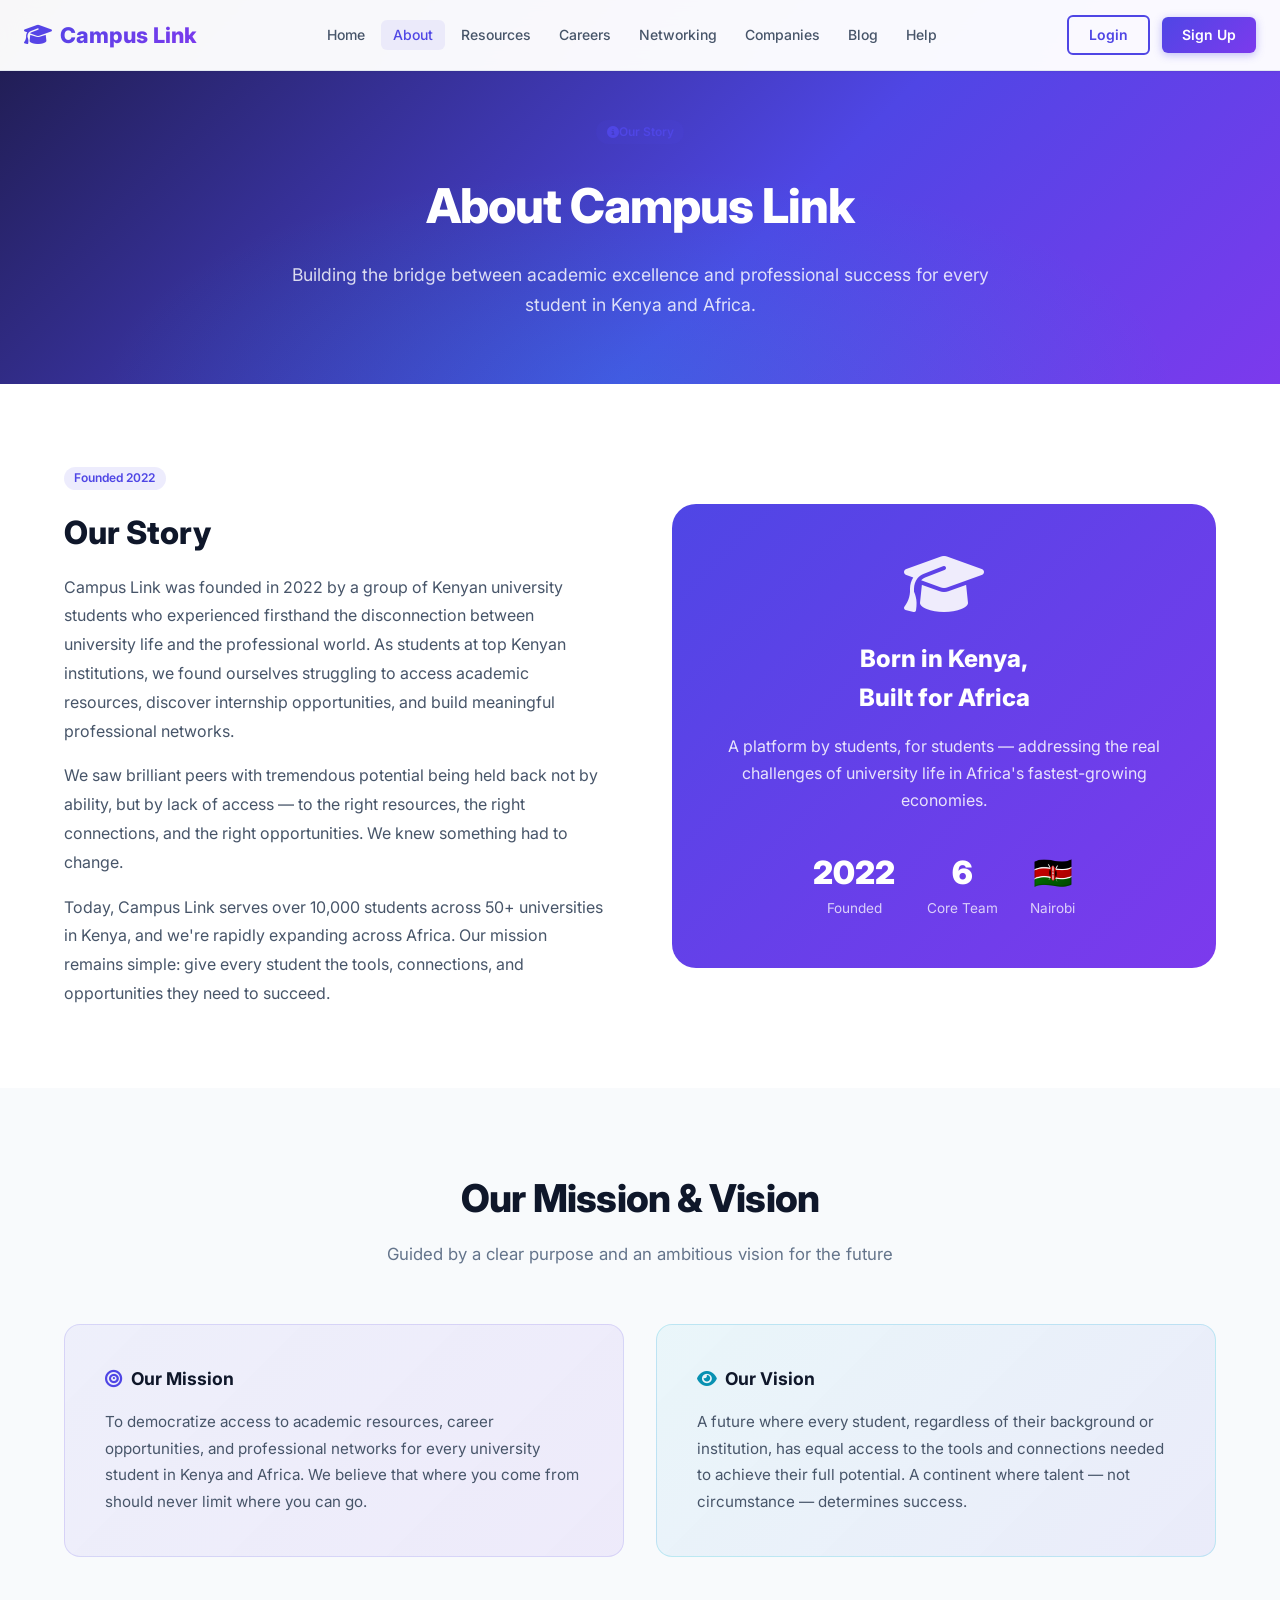
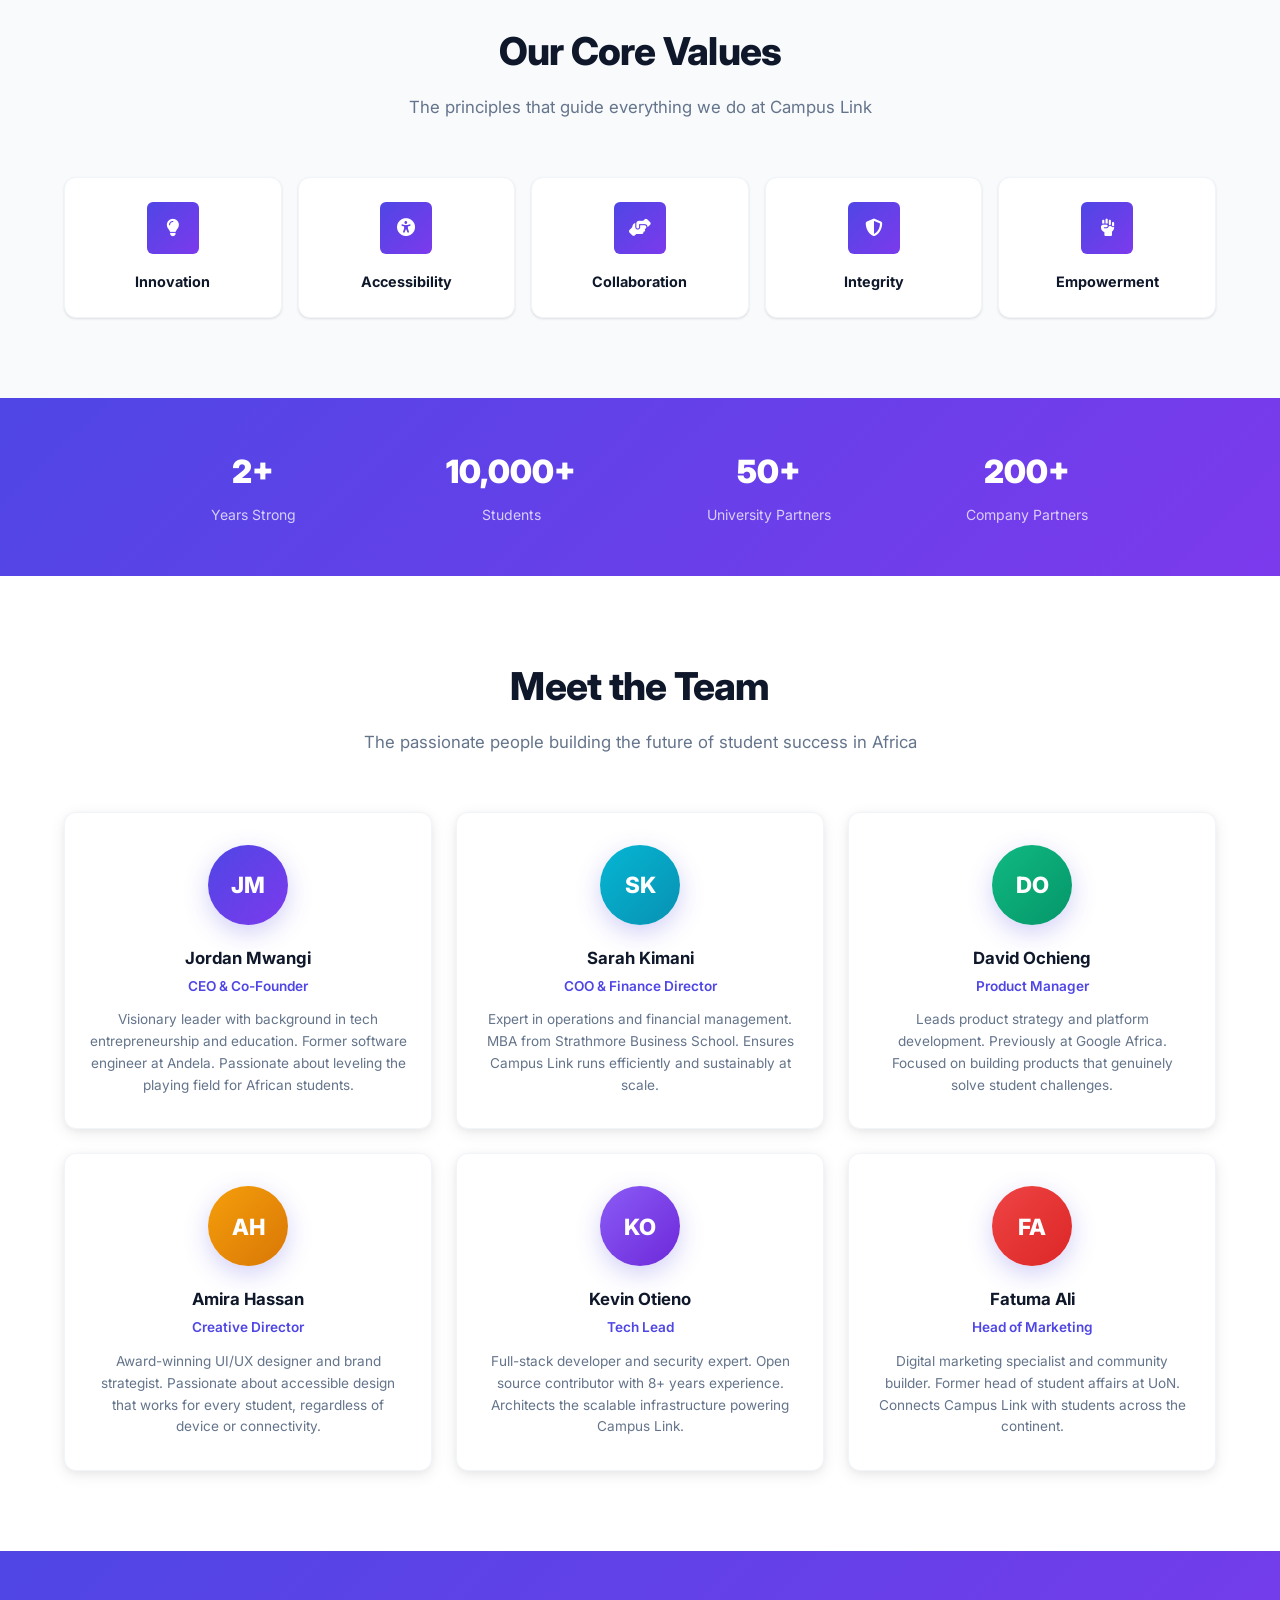
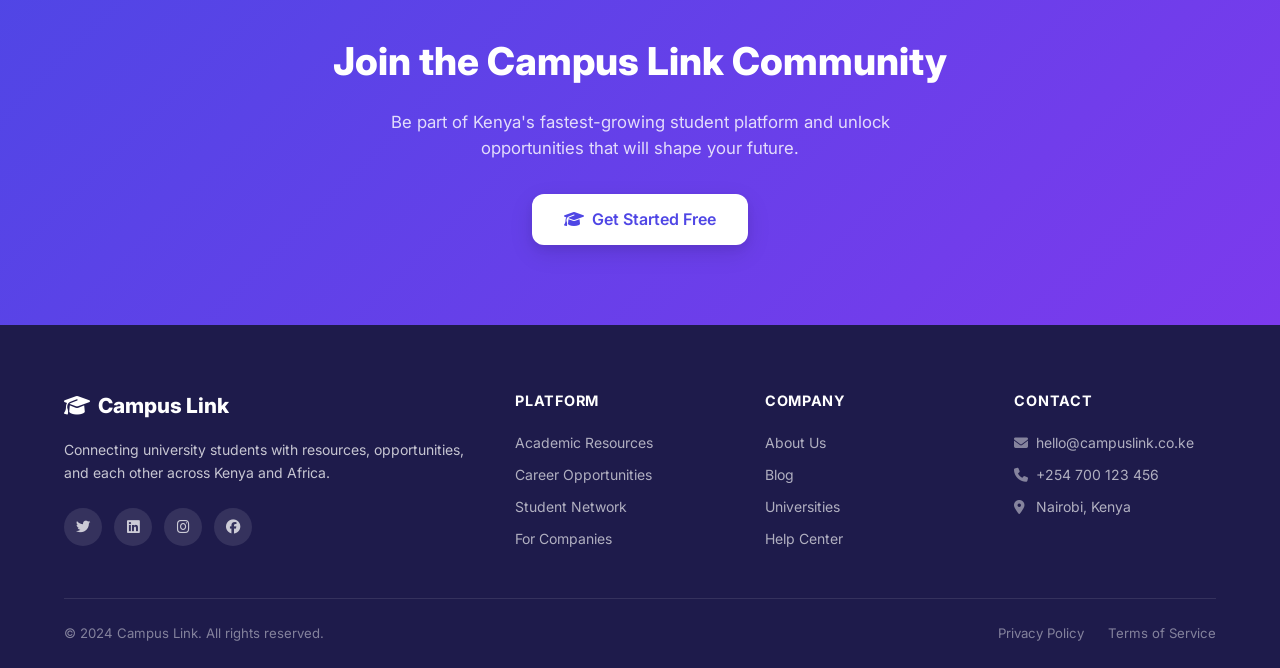
==== about.html @ 04f5db01 "Add complete Campus Link static website (14 files) - css/style.css: 700+ line comprehensive design s" ====
<!DOCTYPE html>
<html lang="en">
<head>
  <meta charset="UTF-8">
  <meta name="viewport" content="width=device-width, initial-scale=1.0">
  <title>About Us - Campus Link</title>
  <meta name="description" content="Learn about Campus Link's mission to democratize access to academic resources and career opportunities for every university student in Kenya and Africa.">
  <link rel="stylesheet" href="css/style.css">
  <link rel="preconnect" href="https://fonts.googleapis.com">
  <link rel="preconnect" href="https://fonts.gstatic.com" crossorigin>
  <link href="https://fonts.googleapis.com/css2?family=Inter:wght@300;400;500;600;700;800;900&display=swap" rel="stylesheet">
  <link rel="stylesheet" href="https://cdnjs.cloudflare.com/ajax/libs/font-awesome/6.4.0/css/all.min.css">
</head>
<body>

  <!-- NAVIGATION -->
  <nav class="navbar">
    <div class="nav-container">
      <a href="index.html" class="nav-logo"><i class="fas fa-graduation-cap"></i> Campus Link</a>
      <button class="hamburger" id="hamburger" aria-label="Toggle menu"><i class="fas fa-bars"></i></button>
      <ul class="nav-links" id="navLinks">
        <li><a href="index.html" class="nav-link">Home</a></li>
        <li><a href="about.html" class="nav-link">About</a></li>
        <li><a href="resources.html" class="nav-link">Resources</a></li>
        <li><a href="careers.html" class="nav-link">Careers</a></li>
        <li><a href="networking.html" class="nav-link">Networking</a></li>
        <li><a href="companies.html" class="nav-link">Companies</a></li>
        <li><a href="blog.html" class="nav-link">Blog</a></li>
        <li><a href="help.html" class="nav-link">Help</a></li>
      </ul>
      <div class="nav-auth" id="navAuth">
        <button class="btn btn-outline" id="loginBtn">Login</button>
        <button class="btn btn-primary" id="signupBtn">Sign Up</button>
      </div>
    </div>
  </nav>

  <!-- PAGE HERO -->
  <section class="page-hero">
    <div class="page-hero-content">
      <div class="badge badge-primary mb-3"><i class="fas fa-info-circle"></i> Our Story</div>
      <h1>About Campus Link</h1>
      <p>Building the bridge between academic excellence and professional success for every student in Kenya and Africa.</p>
    </div>
  </section>

  <!-- COMPANY STORY -->
  <section style="background:white;">
    <div class="container">
      <div style="display:grid;grid-template-columns:1fr 1fr;gap:4rem;align-items:center;" class="story-grid">
        <div>
          <div class="badge badge-primary mb-3">Founded 2022</div>
          <h2 style="font-size:2rem;font-weight:800;color:var(--gray-900);margin-bottom:1.25rem;line-height:1.2;">Our Story</h2>
          <p style="color:var(--gray-600);line-height:1.8;margin-bottom:1rem;">
            Campus Link was founded in 2022 by a group of Kenyan university students who experienced firsthand the disconnection between university life and the professional world. As students at top Kenyan institutions, we found ourselves struggling to access academic resources, discover internship opportunities, and build meaningful professional networks.
          </p>
          <p style="color:var(--gray-600);line-height:1.8;margin-bottom:1rem;">
            We saw brilliant peers with tremendous potential being held back not by ability, but by lack of access — to the right resources, the right connections, and the right opportunities. We knew something had to change.
          </p>
          <p style="color:var(--gray-600);line-height:1.8;">
            Today, Campus Link serves over 10,000 students across 50+ universities in Kenya, and we're rapidly expanding across Africa. Our mission remains simple: give every student the tools, connections, and opportunities they need to succeed.
          </p>
        </div>
        <div style="background:linear-gradient(135deg,var(--primary),var(--accent));border-radius:var(--radius-xl);padding:3rem;color:white;text-align:center;">
          <i class="fas fa-graduation-cap" style="font-size:4rem;margin-bottom:1.5rem;opacity:0.9;"></i>
          <h3 style="font-size:1.5rem;font-weight:800;margin-bottom:1rem;">Born in Kenya,<br>Built for Africa</h3>
          <p style="opacity:0.85;line-height:1.7;">A platform by students, for students — addressing the real challenges of university life in Africa's fastest-growing economies.</p>
          <div style="margin-top:2rem;display:flex;gap:2rem;justify-content:center;">
            <div>
              <div style="font-size:2rem;font-weight:900;">2022</div>
              <div style="font-size:0.85rem;opacity:0.75;">Founded</div>
            </div>
            <div>
              <div style="font-size:2rem;font-weight:900;">6</div>
              <div style="font-size:0.85rem;opacity:0.75;">Core Team</div>
            </div>
            <div>
              <div style="font-size:2rem;font-weight:900;">🇰🇪</div>
              <div style="font-size:0.85rem;opacity:0.75;">Nairobi</div>
            </div>
          </div>
        </div>
      </div>
    </div>
  </section>

  <!-- MISSION & VISION -->
  <section style="background:var(--gray-50);">
    <div class="container">
      <div class="section-header">
        <h2>Our Mission &amp; Vision</h2>
        <p>Guided by a clear purpose and an ambitious vision for the future</p>
      </div>
      <div class="mission-vision-grid">
        <div class="mission-card">
          <h3><i class="fas fa-bullseye"></i> Our Mission</h3>
          <p>To democratize access to academic resources, career opportunities, and professional networks for every university student in Kenya and Africa. We believe that where you come from should never limit where you can go.</p>
        </div>
        <div class="vision-card">
          <h3><i class="fas fa-eye"></i> Our Vision</h3>
          <p>A future where every student, regardless of their background or institution, has equal access to the tools and connections needed to achieve their full potential. A continent where talent — not circumstance — determines success.</p>
        </div>
      </div>

      <!-- CORE VALUES -->
      <div class="section-header mt-4">
        <h2>Our Core Values</h2>
        <p>The principles that guide everything we do at Campus Link</p>
      </div>
      <div class="values-grid">
        <div class="value-card animate-on-scroll">
          <div class="value-icon"><i class="fas fa-lightbulb"></i></div>
          <h4>Innovation</h4>
        </div>
        <div class="value-card animate-on-scroll">
          <div class="value-icon"><i class="fas fa-universal-access"></i></div>
          <h4>Accessibility</h4>
        </div>
        <div class="value-card animate-on-scroll">
          <div class="value-icon"><i class="fas fa-hands-helping"></i></div>
          <h4>Collaboration</h4>
        </div>
        <div class="value-card animate-on-scroll">
          <div class="value-icon"><i class="fas fa-shield-alt"></i></div>
          <h4>Integrity</h4>
        </div>
        <div class="value-card animate-on-scroll">
          <div class="value-icon"><i class="fas fa-fist-raised"></i></div>
          <h4>Empowerment</h4>
        </div>
      </div>
    </div>
  </section>

  <!-- STATS BAR -->
  <div class="stats-bar">
    <div class="stats-bar-grid">
      <div class="stats-bar-item">
        <strong>2+</strong>
        <span>Years Strong</span>
      </div>
      <div class="stats-bar-item">
        <strong>10,000+</strong>
        <span>Students</span>
      </div>
      <div class="stats-bar-item">
        <strong>50+</strong>
        <span>University Partners</span>
      </div>
      <div class="stats-bar-item">
        <strong>200+</strong>
        <span>Company Partners</span>
      </div>
    </div>
  </div>

  <!-- TEAM -->
  <section style="background:white;">
    <div class="container">
      <div class="section-header">
        <h2>Meet the Team</h2>
        <p>The passionate people building the future of student success in Africa</p>
      </div>
      <div class="team-grid">
        <div class="team-card animate-on-scroll">
          <div class="team-avatar" style="background:linear-gradient(135deg,#4f46e5,#7c3aed);">JM</div>
          <h3>Jordan Mwangi</h3>
          <div class="role">CEO &amp; Co-Founder</div>
          <p>Visionary leader with background in tech entrepreneurship and education. Former software engineer at Andela. Passionate about leveling the playing field for African students.</p>
        </div>
        <div class="team-card animate-on-scroll">
          <div class="team-avatar" style="background:linear-gradient(135deg,#06b6d4,#0891b2);">SK</div>
          <h3>Sarah Kimani</h3>
          <div class="role">COO &amp; Finance Director</div>
          <p>Expert in operations and financial management. MBA from Strathmore Business School. Ensures Campus Link runs efficiently and sustainably at scale.</p>
        </div>
        <div class="team-card animate-on-scroll">
          <div class="team-avatar" style="background:linear-gradient(135deg,#10b981,#059669);">DO</div>
          <h3>David Ochieng</h3>
          <div class="role">Product Manager</div>
          <p>Leads product strategy and platform development. Previously at Google Africa. Focused on building products that genuinely solve student challenges.</p>
        </div>
        <div class="team-card animate-on-scroll">
          <div class="team-avatar" style="background:linear-gradient(135deg,#f59e0b,#d97706);">AH</div>
          <h3>Amira Hassan</h3>
          <div class="role">Creative Director</div>
          <p>Award-winning UI/UX designer and brand strategist. Passionate about accessible design that works for every student, regardless of device or connectivity.</p>
        </div>
        <div class="team-card animate-on-scroll">
          <div class="team-avatar" style="background:linear-gradient(135deg,#8b5cf6,#6d28d9);">KO</div>
          <h3>Kevin Otieno</h3>
          <div class="role">Tech Lead</div>
          <p>Full-stack developer and security expert. Open source contributor with 8+ years experience. Architects the scalable infrastructure powering Campus Link.</p>
        </div>
        <div class="team-card animate-on-scroll">
          <div class="team-avatar" style="background:linear-gradient(135deg,#ef4444,#dc2626);">FA</div>
          <h3>Fatuma Ali</h3>
          <div class="role">Head of Marketing</div>
          <p>Digital marketing specialist and community builder. Former head of student affairs at UoN. Connects Campus Link with students across the continent.</p>
        </div>
      </div>
    </div>
  </section>

  <!-- CTA -->
  <section class="cta-section">
    <div class="container">
      <h2>Join the Campus Link Community</h2>
      <p>Be part of Kenya's fastest-growing student platform and unlock opportunities that will shape your future.</p>
      <button class="btn btn-white btn-large" id="ctaSignupBtn">
        <i class="fas fa-graduation-cap"></i> Get Started Free
      </button>
    </div>
  </section>

  <!-- FOOTER -->
  <footer class="footer">
    <div class="container">
      <div class="footer-grid">
        <div class="footer-brand">
          <a href="index.html" class="footer-logo"><i class="fas fa-graduation-cap"></i> Campus Link</a>
          <p>Connecting university students with resources, opportunities, and each other across Kenya and Africa.</p>
          <div class="social-links">
            <a href="#" aria-label="Twitter"><i class="fab fa-twitter"></i></a>
            <a href="#" aria-label="LinkedIn"><i class="fab fa-linkedin"></i></a>
            <a href="#" aria-label="Instagram"><i class="fab fa-instagram"></i></a>
            <a href="#" aria-label="Facebook"><i class="fab fa-facebook"></i></a>
          </div>
        </div>
        <div class="footer-links">
          <h4>Platform</h4>
          <ul>
            <li><a href="resources.html">Academic Resources</a></li>
            <li><a href="careers.html">Career Opportunities</a></li>
            <li><a href="networking.html">Student Network</a></li>
            <li><a href="companies.html">For Companies</a></li>
          </ul>
        </div>
        <div class="footer-links">
          <h4>Company</h4>
          <ul>
            <li><a href="about.html">About Us</a></li>
            <li><a href="blog.html">Blog</a></li>
            <li><a href="universities.html">Universities</a></li>
            <li><a href="help.html">Help Center</a></li>
          </ul>
        </div>
        <div class="footer-links">
          <h4>Contact</h4>
          <ul>
            <li><i class="fas fa-envelope"></i> hello@campuslink.co.ke</li>
            <li><i class="fas fa-phone"></i> +254 700 123 456</li>
            <li><i class="fas fa-map-marker-alt"></i> Nairobi, Kenya</li>
          </ul>
        </div>
      </div>
      <div class="footer-bottom">
        <p>&copy; 2024 Campus Link. All rights reserved.</p>
        <div class="footer-legal"><a href="#">Privacy Policy</a><a href="#">Terms of Service</a></div>
      </div>
    </div>
  </footer>

  <!-- LOGIN MODAL -->
  <div class="modal-overlay" id="loginModal">
    <div class="modal">
      <button class="modal-close" id="closeLoginModal" aria-label="Close"><i class="fas fa-times"></i></button>
      <div class="modal-header">
        <i class="fas fa-graduation-cap modal-logo-icon"></i>
        <h2>Welcome Back</h2>
        <p>Sign in to your Campus Link account</p>
      </div>
      <form class="modal-form" id="loginForm" novalidate>
        <div class="form-group">
          <label for="loginEmail">Email Address</label>
          <input type="email" id="loginEmail" placeholder="demo@campuslink.com" required>
        </div>
        <div class="form-group">
          <label for="loginPassword">Password</label>
          <input type="password" id="loginPassword" placeholder="demo123" required>
        </div>
        <div class="form-error" id="loginError"></div>
        <button type="submit" class="btn btn-primary btn-full"><i class="fas fa-sign-in-alt"></i> Sign In</button>
        <p class="modal-switch">Don't have an account? <a href="#" id="switchToSignup">Sign Up</a></p>
        <p class="demo-hint"><i class="fas fa-info-circle"></i> Demo: demo@campuslink.com / demo123</p>
      </form>
    </div>
  </div>

  <!-- SIGNUP MODAL -->
  <div class="modal-overlay" id="signupModal">
    <div class="modal">
      <button class="modal-close" id="closeSignupModal" aria-label="Close"><i class="fas fa-times"></i></button>
      <div class="modal-header">
        <i class="fas fa-graduation-cap modal-logo-icon"></i>
        <h2>Join Campus Link</h2>
        <p>Create your free student account</p>
      </div>
      <form class="modal-form" id="signupForm" novalidate>
        <div class="form-group">
          <label for="signupName">Full Name</label>
          <input type="text" id="signupName" placeholder="Your full name" required>
        </div>
        <div class="form-group">
          <label for="signupEmail">Email Address</label>
          <input type="email" id="signupEmail" placeholder="student@university.ac.ke" required>
        </div>
        <div class="form-group">
          <label for="signupUniversity">University</label>
          <select id="signupUniversity">
            <option value="">Select your university</option>
            <option>University of Nairobi</option>
            <option>Strathmore University</option>
            <option>JKUAT</option>
            <option>Kenyatta University</option>
            <option>Moi University</option>
            <option>Egerton University</option>
            <option>Other</option>
          </select>
        </div>
        <div class="form-group">
          <label for="signupPassword">Password</label>
          <input type="password" id="signupPassword" placeholder="Min 6 characters" required>
        </div>
        <div class="form-error" id="signupError"></div>
        <button type="submit" class="btn btn-primary btn-full"><i class="fas fa-user-plus"></i> Create Account</button>
        <p class="modal-switch">Already have an account? <a href="#" id="switchToLogin">Sign In</a></p>
      </form>
    </div>
  </div>

  <script src="js/main.js"></script>
  <script src="js/auth.js"></script>
  <script>
    // Responsive story grid
    const storyGrid = document.querySelector('.story-grid');
    if (storyGrid && window.innerWidth <= 768) {
      storyGrid.style.gridTemplateColumns = '1fr';
    }
  </script>
</body>
</html>
---- css/style.css ----
/* =============================================
   CAMPUS LINK - Main Stylesheet
   ============================================= */

/* CSS Custom Properties */
:root {
  --primary: #4f46e5;
  --primary-dark: #3730a3;
  --primary-light: #6366f1;
  --accent: #7c3aed;
  --accent-light: #8b5cf6;
  --secondary: #06b6d4;
  --secondary-dark: #0891b2;
  --success: #10b981;
  --warning: #f59e0b;
  --danger: #ef4444;
  --dark: #1e1b4b;
  --dark-2: #312e81;
  --gray-50: #f8fafc;
  --gray-100: #f1f5f9;
  --gray-200: #e2e8f0;
  --gray-300: #cbd5e1;
  --gray-400: #94a3b8;
  --gray-500: #64748b;
  --gray-600: #475569;
  --gray-700: #334155;
  --gray-800: #1e293b;
  --gray-900: #0f172a;
  --white: #ffffff;
  --font-main: 'Inter', -apple-system, BlinkMacSystemFont, sans-serif;
  --shadow-sm: 0 1px 3px rgba(0,0,0,0.08), 0 1px 2px rgba(0,0,0,0.04);
  --shadow: 0 4px 16px rgba(0,0,0,0.08), 0 2px 6px rgba(0,0,0,0.04);
  --shadow-md: 0 8px 24px rgba(0,0,0,0.10), 0 4px 8px rgba(0,0,0,0.06);
  --shadow-lg: 0 20px 40px rgba(0,0,0,0.12), 0 8px 16px rgba(0,0,0,0.06);
  --shadow-colored: 0 8px 24px rgba(79,70,229,0.25);
  --radius-sm: 6px;
  --radius: 12px;
  --radius-lg: 16px;
  --radius-xl: 24px;
  --radius-full: 9999px;
  --transition: 0.25s cubic-bezier(0.4, 0, 0.2, 1);
  --nav-height: 70px;
}

/* =============================================
   CSS RESET
   ============================================= */
*, *::before, *::after {
  box-sizing: border-box;
  margin: 0;
  padding: 0;
}

html {
  scroll-behavior: smooth;
  font-size: 16px;
}

body {
  font-family: var(--font-main);
  color: var(--gray-800);
  background: var(--white);
  line-height: 1.6;
  -webkit-font-smoothing: antialiased;
  -moz-osx-font-smoothing: grayscale;
}

img { max-width: 100%; height: auto; display: block; }
a { text-decoration: none; color: inherit; }
ul { list-style: none; }
button { cursor: pointer; border: none; background: none; font-family: inherit; }
input, select, textarea { font-family: inherit; font-size: 1rem; }

/* =============================================
   NAVIGATION
   ============================================= */
.navbar {
  position: fixed;
  top: 0;
  left: 0;
  right: 0;
  height: var(--nav-height);
  background: rgba(255, 255, 255, 0.97);
  backdrop-filter: blur(12px);
  box-shadow: 0 1px 0 var(--gray-200), var(--shadow-sm);
  z-index: 1000;
  transition: box-shadow var(--transition);
}

.nav-container {
  max-width: 1280px;
  margin: 0 auto;
  padding: 0 1.5rem;
  height: 100%;
  display: flex;
  align-items: center;
  gap: 2rem;
}

.nav-logo {
  font-size: 1.35rem;
  font-weight: 800;
  background: linear-gradient(135deg, var(--primary), var(--accent));
  -webkit-background-clip: text;
  -webkit-text-fill-color: transparent;
  background-clip: text;
  display: flex;
  align-items: center;
  gap: 0.5rem;
  white-space: nowrap;
  flex-shrink: 0;
}

.nav-logo i { font-size: 1.4rem; }

.nav-links {
  display: flex;
  align-items: center;
  gap: 0.25rem;
  flex: 1;
  justify-content: center;
}

.nav-link {
  padding: 0.4rem 0.75rem;
  border-radius: var(--radius-sm);
  font-size: 0.875rem;
  font-weight: 500;
  color: var(--gray-600);
  transition: all var(--transition);
  white-space: nowrap;
}

.nav-link:hover,
.nav-link.active {
  color: var(--primary);
  background: rgba(79, 70, 229, 0.08);
}

.nav-auth {
  display: flex;
  align-items: center;
  gap: 0.75rem;
  flex-shrink: 0;
}

.hamburger {
  display: none;
  align-items: center;
  justify-content: center;
  width: 40px;
  height: 40px;
  border-radius: var(--radius-sm);
  color: var(--gray-700);
  font-size: 1.1rem;
  transition: background var(--transition);
  flex-shrink: 0;
  margin-left: auto;
}

.hamburger:hover { background: var(--gray-100); }

/* User menu in nav */
.user-nav {
  display: flex;
  align-items: center;
  gap: 0.75rem;
}

.notification-btn {
  position: relative;
  width: 38px;
  height: 38px;
  border-radius: var(--radius-full);
  background: var(--gray-100);
  color: var(--gray-600);
  display: flex;
  align-items: center;
  justify-content: center;
  font-size: 1rem;
  transition: all var(--transition);
}

.notification-btn:hover { background: var(--gray-200); color: var(--primary); }

.notif-badge {
  position: absolute;
  top: -2px;
  right: -2px;
  background: var(--danger);
  color: white;
  font-size: 0.65rem;
  font-weight: 700;
  width: 18px;
  height: 18px;
  border-radius: var(--radius-full);
  display: flex;
  align-items: center;
  justify-content: center;
  border: 2px solid white;
}

.user-avatar-nav {
  width: 36px;
  height: 36px;
  border-radius: var(--radius-full);
  background: linear-gradient(135deg, var(--primary), var(--accent));
  color: white;
  display: flex;
  align-items: center;
  justify-content: center;
  font-weight: 700;
  font-size: 0.8rem;
}

.user-name-nav {
  font-size: 0.875rem;
  font-weight: 600;
  color: var(--gray-700);
}

/* =============================================
   BUTTONS
   ============================================= */
.btn {
  display: inline-flex;
  align-items: center;
  justify-content: center;
  gap: 0.5rem;
  padding: 0.5rem 1.25rem;
  border-radius: var(--radius-sm);
  font-size: 0.875rem;
  font-weight: 600;
  transition: all var(--transition);
  white-space: nowrap;
  line-height: 1.4;
}

.btn-primary {
  background: linear-gradient(135deg, var(--primary), var(--accent));
  color: white;
  box-shadow: 0 2px 8px rgba(79, 70, 229, 0.35);
}

.btn-primary:hover {
  transform: translateY(-1px);
  box-shadow: 0 4px 16px rgba(79, 70, 229, 0.45);
  opacity: 0.95;
}

.btn-outline {
  background: transparent;
  color: var(--primary);
  border: 2px solid var(--primary);
}

.btn-outline:hover {
  background: var(--primary);
  color: white;
}

.btn-secondary {
  background: var(--gray-100);
  color: var(--gray-700);
  border: 1px solid var(--gray-200);
}

.btn-secondary:hover { background: var(--gray-200); }

.btn-danger {
  background: linear-gradient(135deg, var(--danger), #dc2626);
  color: white;
}

.btn-danger:hover { opacity: 0.9; transform: translateY(-1px); }

.btn-white {
  background: white;
  color: var(--primary);
  box-shadow: var(--shadow-md);
}

.btn-white:hover { transform: translateY(-2px); box-shadow: var(--shadow-lg); }

.btn-success {
  background: linear-gradient(135deg, var(--success), #059669);
  color: white;
}

.btn-large {
  padding: 0.875rem 2rem;
  font-size: 1rem;
  border-radius: var(--radius);
}

.btn-full { width: 100%; }

.btn-sm {
  padding: 0.35rem 0.875rem;
  font-size: 0.8rem;
}

/* =============================================
   HERO SECTION
   ============================================= */
.hero {
  min-height: 100vh;
  background: linear-gradient(135deg, var(--dark) 0%, var(--primary) 50%, var(--accent) 100%);
  display: flex;
  align-items: center;
  justify-content: center;
  text-align: center;
  position: relative;
  overflow: hidden;
  padding: calc(var(--nav-height) + 2rem) 1.5rem 4rem;
}

.hero::before {
  content: '';
  position: absolute;
  inset: 0;
  background: radial-gradient(ellipse 80% 60% at 50% 0%, rgba(124,58,237,0.3) 0%, transparent 70%);
}

.hero-content {
  position: relative;
  z-index: 1;
  max-width: 800px;
  margin: 0 auto;
  animation: fadeIn 0.8s ease-out;
}

.hero-content h1 {
  font-size: clamp(2rem, 5vw, 3.75rem);
  font-weight: 800;
  color: white;
  line-height: 1.15;
  margin-bottom: 1.25rem;
  letter-spacing: -0.02em;
}

.gradient-text {
  background: linear-gradient(135deg, #a5b4fc, #67e8f9, #c4b5fd);
  -webkit-background-clip: text;
  -webkit-text-fill-color: transparent;
  background-clip: text;
}

.hero-content p {
  font-size: 1.2rem;
  color: rgba(255,255,255,0.82);
  margin-bottom: 2.5rem;
  max-width: 600px;
  margin-left: auto;
  margin-right: auto;
  line-height: 1.7;
}

.hero-buttons {
  display: flex;
  gap: 1rem;
  justify-content: center;
  flex-wrap: wrap;
  margin-bottom: 3rem;
}

.hero .btn-outline {
  border-color: rgba(255,255,255,0.6);
  color: white;
}

.hero .btn-outline:hover {
  background: rgba(255,255,255,0.15);
  border-color: white;
}

.hero-stats {
  display: flex;
  gap: 2.5rem;
  justify-content: center;
  flex-wrap: wrap;
}

.hero-stat span {
  display: block;
  font-size: 1.75rem;
  font-weight: 800;
  color: white;
}

.hero-stat p {
  font-size: 0.875rem;
  color: rgba(255,255,255,0.7);
  margin: 0;
}

.hero-visual {
  position: absolute;
  inset: 0;
  pointer-events: none;
}

.floating-shape {
  position: absolute;
  border-radius: var(--radius-full);
  opacity: 0.12;
  animation: float 6s ease-in-out infinite;
}

.shape-1 {
  width: 400px; height: 400px;
  background: var(--secondary);
  top: -100px; right: -100px;
  animation-delay: 0s;
}

.shape-2 {
  width: 250px; height: 250px;
  background: var(--primary-light);
  bottom: 50px; left: -50px;
  animation-delay: 2s;
}

.shape-3 {
  width: 180px; height: 180px;
  background: white;
  top: 40%; right: 15%;
  animation-delay: 4s;
}

/* Page hero (smaller, for inner pages) */
.page-hero {
  background: linear-gradient(135deg, var(--dark) 0%, var(--primary) 60%, var(--accent) 100%);
  padding: calc(var(--nav-height) + 3rem) 1.5rem 4rem;
  text-align: center;
  position: relative;
  overflow: hidden;
}

.page-hero::before {
  content: '';
  position: absolute;
  inset: 0;
  background: radial-gradient(ellipse 60% 80% at 50% 100%, rgba(6,182,212,0.2) 0%, transparent 70%);
}

.page-hero-content {
  position: relative;
  z-index: 1;
  max-width: 700px;
  margin: 0 auto;
}

.page-hero h1 {
  font-size: clamp(1.75rem, 4vw, 3rem);
  font-weight: 800;
  color: white;
  margin-bottom: 1rem;
  letter-spacing: -0.02em;
}

.page-hero p {
  font-size: 1.1rem;
  color: rgba(255,255,255,0.82);
  line-height: 1.7;
}

/* =============================================
   LAYOUT
   ============================================= */
.container {
  max-width: 1200px;
  margin: 0 auto;
  padding: 0 1.5rem;
}

section { padding: 5rem 0; }

.section-header {
  text-align: center;
  margin-bottom: 3.5rem;
}

.section-header h2 {
  font-size: clamp(1.6rem, 3vw, 2.4rem);
  font-weight: 800;
  color: var(--gray-900);
  margin-bottom: 0.75rem;
  letter-spacing: -0.02em;
}

.section-header p {
  font-size: 1.05rem;
  color: var(--gray-500);
  max-width: 560px;
  margin: 0 auto;
}

/* =============================================
   CARDS
   ============================================= */
.card {
  background: white;
  border-radius: var(--radius);
  box-shadow: var(--shadow);
  border: 1px solid var(--gray-100);
  transition: all var(--transition);
  overflow: hidden;
}

.card:hover {
  transform: translateY(-4px);
  box-shadow: var(--shadow-md);
  border-color: var(--gray-200);
}

.card-body { padding: 1.5rem; }

/* Feature Cards */
.features { background: var(--gray-50); }

.features-grid {
  display: grid;
  grid-template-columns: repeat(4, 1fr);
  gap: 1.5rem;
}

.feature-card {
  background: white;
  border-radius: var(--radius);
  padding: 2rem 1.5rem;
  text-align: center;
  box-shadow: var(--shadow);
  border: 1px solid var(--gray-100);
  transition: all var(--transition);
}

.feature-card:hover {
  transform: translateY(-6px);
  box-shadow: var(--shadow-md);
  border-color: rgba(79,70,229,0.2);
}

.feature-icon {
  width: 64px;
  height: 64px;
  border-radius: var(--radius);
  background: linear-gradient(135deg, rgba(79,70,229,0.1), rgba(124,58,237,0.1));
  display: flex;
  align-items: center;
  justify-content: center;
  margin: 0 auto 1.25rem;
  font-size: 1.6rem;
  color: var(--primary);
  transition: all var(--transition);
}

.feature-card:hover .feature-icon {
  background: linear-gradient(135deg, var(--primary), var(--accent));
  color: white;
  transform: scale(1.05);
}

.feature-card h3 {
  font-size: 1.1rem;
  font-weight: 700;
  color: var(--gray-900);
  margin-bottom: 0.75rem;
}

.feature-card p {
  font-size: 0.9rem;
  color: var(--gray-500);
  line-height: 1.65;
}

/* Steps Grid */
.how-it-works { background: white; }

.steps-grid {
  display: grid;
  grid-template-columns: repeat(4, 1fr);
  gap: 2rem;
  position: relative;
}

.steps-grid::before {
  content: '';
  position: absolute;
  top: 40px;
  left: calc(12.5% + 32px);
  right: calc(12.5% + 32px);
  height: 2px;
  background: linear-gradient(90deg, var(--primary), var(--accent));
  opacity: 0.3;
  z-index: 0;
}

.step-card {
  text-align: center;
  padding: 1.5rem 1rem;
  position: relative;
  z-index: 1;
}

.step-number {
  width: 72px;
  height: 72px;
  border-radius: var(--radius-full);
  background: linear-gradient(135deg, var(--primary), var(--accent));
  color: white;
  display: flex;
  align-items: center;
  justify-content: center;
  margin: 0 auto 1.25rem;
  font-size: 1.5rem;
  box-shadow: var(--shadow-colored);
}

.step-card h3 {
  font-size: 1.05rem;
  font-weight: 700;
  color: var(--gray-900);
  margin-bottom: 0.5rem;
}

.step-card p {
  font-size: 0.875rem;
  color: var(--gray-500);
  line-height: 1.6;
}

/* Testimonial Cards */
.testimonials { background: var(--gray-50); }

.testimonials-grid {
  display: grid;
  grid-template-columns: repeat(3, 1fr);
  gap: 1.5rem;
}

.testimonial-card {
  background: white;
  border-radius: var(--radius);
  padding: 2rem;
  box-shadow: var(--shadow);
  border: 1px solid var(--gray-100);
  position: relative;
  transition: all var(--transition);
}

.testimonial-card:hover { transform: translateY(-4px); box-shadow: var(--shadow-md); }

.quote-icon {
  font-size: 2.5rem;
  color: var(--primary);
  opacity: 0.2;
  line-height: 1;
  margin-bottom: 1rem;
}

.testimonial-card p {
  font-size: 0.95rem;
  color: var(--gray-600);
  line-height: 1.7;
  font-style: italic;
  margin-bottom: 1.5rem;
}

.testimonial-author {
  display: flex;
  align-items: center;
  gap: 0.75rem;
}

.author-avatar {
  width: 44px;
  height: 44px;
  border-radius: var(--radius-full);
  background: linear-gradient(135deg, var(--primary), var(--accent));
  color: white;
  display: flex;
  align-items: center;
  justify-content: center;
  font-weight: 700;
  font-size: 0.875rem;
  flex-shrink: 0;
}

.author-info strong {
  display: block;
  font-size: 0.9rem;
  font-weight: 700;
  color: var(--gray-800);
}

.author-info span {
  font-size: 0.8rem;
  color: var(--gray-500);
}

/* Stats Section */
.stats-section {
  background: linear-gradient(135deg, var(--dark) 0%, var(--dark-2) 100%);
  padding: 4rem 0;
}

.stats-grid {
  display: grid;
  grid-template-columns: repeat(4, 1fr);
  gap: 2rem;
}

.stat-card {
  text-align: center;
  padding: 2rem 1rem;
}

.stat-number {
  font-size: clamp(2.5rem, 5vw, 3.5rem);
  font-weight: 900;
  background: linear-gradient(135deg, white, #a5b4fc);
  -webkit-background-clip: text;
  -webkit-text-fill-color: transparent;
  background-clip: text;
  line-height: 1;
  margin-bottom: 0.5rem;
}

.stat-label {
  font-size: 0.95rem;
  color: rgba(255,255,255,0.65);
  font-weight: 500;
}

/* CTA Section */
.cta-section {
  background: linear-gradient(135deg, var(--primary) 0%, var(--accent) 100%);
  text-align: center;
  padding: 5rem 1.5rem;
}

.cta-section h2 {
  font-size: clamp(1.6rem, 3vw, 2.4rem);
  font-weight: 800;
  color: white;
  margin-bottom: 1rem;
}

.cta-section p {
  font-size: 1.05rem;
  color: rgba(255,255,255,0.82);
  margin-bottom: 2rem;
  max-width: 560px;
  margin-left: auto;
  margin-right: auto;
}

/* =============================================
   FOOTER
   ============================================= */
.footer {
  background: var(--dark);
  color: rgba(255,255,255,0.75);
  padding: 4rem 0 0;
}

.footer-grid {
  display: grid;
  grid-template-columns: 2fr 1fr 1fr 1fr;
  gap: 3rem;
  padding-bottom: 3rem;
  border-bottom: 1px solid rgba(255,255,255,0.1);
}

.footer-logo {
  font-size: 1.3rem;
  font-weight: 800;
  color: white;
  display: flex;
  align-items: center;
  gap: 0.5rem;
  margin-bottom: 1rem;
}

.footer-brand p {
  font-size: 0.875rem;
  line-height: 1.65;
  margin-bottom: 1.5rem;
}

.social-links {
  display: flex;
  gap: 0.75rem;
}

.social-links a {
  width: 38px;
  height: 38px;
  border-radius: var(--radius-full);
  background: rgba(255,255,255,0.1);
  display: flex;
  align-items: center;
  justify-content: center;
  font-size: 0.9rem;
  color: rgba(255,255,255,0.75);
  transition: all var(--transition);
}

.social-links a:hover {
  background: var(--primary);
  color: white;
  transform: translateY(-2px);
}

.footer-links h4 {
  font-size: 0.9rem;
  font-weight: 700;
  color: white;
  margin-bottom: 1.25rem;
  text-transform: uppercase;
  letter-spacing: 0.05em;
}

.footer-links ul { display: flex; flex-direction: column; gap: 0.6rem; }

.footer-links ul li a,
.footer-links ul li {
  font-size: 0.875rem;
  color: rgba(255,255,255,0.65);
  transition: color var(--transition);
  display: flex;
  align-items: center;
  gap: 0.5rem;
}

.footer-links ul li a:hover { color: white; }

.footer-links ul li i { width: 14px; opacity: 0.7; }

.footer-bottom {
  display: flex;
  align-items: center;
  justify-content: space-between;
  padding: 1.5rem 0;
  font-size: 0.825rem;
  color: rgba(255,255,255,0.45);
}

.footer-legal {
  display: flex;
  gap: 1.5rem;
}

.footer-legal a {
  color: rgba(255,255,255,0.45);
  transition: color var(--transition);
}

.footer-legal a:hover { color: rgba(255,255,255,0.8); }

/* =============================================
   MODALS
   ============================================= */
.modal-overlay {
  position: fixed;
  inset: 0;
  background: rgba(0,0,0,0.55);
  backdrop-filter: blur(4px);
  display: flex;
  align-items: center;
  justify-content: center;
  z-index: 2000;
  padding: 1rem;
  opacity: 0;
  pointer-events: none;
  transition: opacity var(--transition);
}

.modal-overlay.active {
  opacity: 1;
  pointer-events: all;
}

.modal {
  background: white;
  border-radius: var(--radius-lg);
  padding: 2.5rem;
  width: 100%;
  max-width: 460px;
  position: relative;
  box-shadow: var(--shadow-lg);
  animation: slideInUp 0.3s ease-out;
}

.modal-close {
  position: absolute;
  top: 1.25rem;
  right: 1.25rem;
  width: 32px;
  height: 32px;
  border-radius: var(--radius-full);
  background: var(--gray-100);
  color: var(--gray-500);
  display: flex;
  align-items: center;
  justify-content: center;
  font-size: 0.875rem;
  transition: all var(--transition);
}

.modal-close:hover { background: var(--gray-200); color: var(--gray-700); }

.modal-header {
  text-align: center;
  margin-bottom: 2rem;
}

.modal-logo-icon {
  font-size: 2.5rem;
  background: linear-gradient(135deg, var(--primary), var(--accent));
  -webkit-background-clip: text;
  -webkit-text-fill-color: transparent;
  background-clip: text;
  margin-bottom: 0.75rem;
}

.modal-header h2 {
  font-size: 1.5rem;
  font-weight: 800;
  color: var(--gray-900);
  margin-bottom: 0.35rem;
}

.modal-header p {
  font-size: 0.9rem;
  color: var(--gray-500);
}

/* =============================================
   FORMS
   ============================================= */
.modal-form { display: flex; flex-direction: column; gap: 1.25rem; }

.form-group { display: flex; flex-direction: column; gap: 0.4rem; }

.form-group label {
  font-size: 0.85rem;
  font-weight: 600;
  color: var(--gray-700);
}

.form-group input,
.form-group select,
.form-group textarea {
  padding: 0.7rem 1rem;
  border: 1.5px solid var(--gray-200);
  border-radius: var(--radius-sm);
  font-size: 0.9rem;
  color: var(--gray-800);
  background: var(--gray-50);
  transition: all var(--transition);
  outline: none;
}

.form-group input:focus,
.form-group select:focus,
.form-group textarea:focus {
  border-color: var(--primary);
  background: white;
  box-shadow: 0 0 0 3px rgba(79,70,229,0.1);
}

.form-group textarea { resize: vertical; min-height: 100px; }

.modal-switch {
  text-align: center;
  font-size: 0.875rem;
  color: var(--gray-500);
}

.modal-switch a {
  color: var(--primary);
  font-weight: 600;
}

.modal-switch a:hover { text-decoration: underline; }

.demo-hint {
  text-align: center;
  font-size: 0.8rem;
  color: var(--gray-400);
}

.demo-hint i { margin-right: 0.25rem; }

.form-error {
  font-size: 0.825rem;
  color: var(--danger);
  min-height: 1em;
  font-weight: 500;
}

/* Search Bar */
.search-bar {
  display: flex;
  gap: 0;
  max-width: 600px;
  margin: 0 auto;
  background: white;
  border-radius: var(--radius-lg);
  box-shadow: var(--shadow-md);
  overflow: hidden;
  border: 1.5px solid var(--gray-200);
  transition: border-color var(--transition), box-shadow var(--transition);
}

.search-bar:focus-within {
  border-color: var(--primary);
  box-shadow: 0 0 0 3px rgba(79,70,229,0.1), var(--shadow-md);
}

.search-bar input {
  flex: 1;
  padding: 0.875rem 1.25rem;
  border: none;
  background: transparent;
  font-size: 1rem;
  color: var(--gray-800);
  outline: none;
}

.search-bar button {
  padding: 0.875rem 1.5rem;
  background: linear-gradient(135deg, var(--primary), var(--accent));
  color: white;
  font-size: 1rem;
  font-weight: 600;
  transition: opacity var(--transition);
}

.search-bar button:hover { opacity: 0.9; }

.hero-search { margin-top: 2rem; }

/* =============================================
   BADGES / TAGS
   ============================================= */
.badge {
  display: inline-flex;
  align-items: center;
  padding: 0.2rem 0.65rem;
  border-radius: var(--radius-full);
  font-size: 0.75rem;
  font-weight: 600;
  line-height: 1.4;
}

.badge-primary { background: rgba(79,70,229,0.1); color: var(--primary); }
.badge-success { background: rgba(16,185,129,0.1); color: var(--success); }
.badge-warning { background: rgba(245,158,11,0.1); color: var(--warning); }
.badge-danger { background: rgba(239,68,68,0.1); color: var(--danger); }
.badge-secondary { background: rgba(6,182,212,0.1); color: var(--secondary-dark); }
.badge-gray { background: var(--gray-100); color: var(--gray-600); }

.tag {
  display: inline-flex;
  align-items: center;
  padding: 0.25rem 0.75rem;
  border-radius: var(--radius-full);
  font-size: 0.78rem;
  font-weight: 500;
  background: var(--gray-100);
  color: var(--gray-600);
  transition: all var(--transition);
}

.tag:hover { background: rgba(79,70,229,0.1); color: var(--primary); }

.tags { display: flex; flex-wrap: wrap; gap: 0.5rem; }

/* =============================================
   TAB SYSTEM
   ============================================= */
.tabs { margin-bottom: 2rem; }

.tab-nav {
  display: flex;
  gap: 0.25rem;
  background: var(--gray-100);
  padding: 0.375rem;
  border-radius: var(--radius);
  overflow-x: auto;
}

.tab-btn {
  padding: 0.55rem 1.25rem;
  border-radius: var(--radius-sm);
  font-size: 0.875rem;
  font-weight: 600;
  color: var(--gray-500);
  white-space: nowrap;
  transition: all var(--transition);
  flex-shrink: 0;
}

.tab-btn:hover { color: var(--gray-700); }

.tab-btn.active {
  background: white;
  color: var(--primary);
  box-shadow: var(--shadow-sm);
}

.tab-content { display: none; }
.tab-content.active { display: block; animation: fadeIn 0.3s ease; }

/* =============================================
   DASHBOARD
   ============================================= */
.dashboard-wrapper {
  padding-top: var(--nav-height);
  min-height: 100vh;
  display: grid;
  grid-template-columns: 250px 1fr;
  background: var(--gray-50);
}

.sidebar {
  position: fixed;
  top: var(--nav-height);
  left: 0;
  width: 250px;
  height: calc(100vh - var(--nav-height));
  background: white;
  border-right: 1px solid var(--gray-200);
  overflow-y: auto;
  display: flex;
  flex-direction: column;
  padding: 1.5rem;
  gap: 1.5rem;
  z-index: 100;
}

.sidebar-profile {
  text-align: center;
  padding: 1.25rem 0.5rem;
  border-bottom: 1px solid var(--gray-100);
}

.sidebar-avatar {
  width: 64px;
  height: 64px;
  border-radius: var(--radius-full);
  background: linear-gradient(135deg, var(--primary), var(--accent));
  color: white;
  display: flex;
  align-items: center;
  justify-content: center;
  font-weight: 800;
  font-size: 1.2rem;
  margin: 0 auto 0.75rem;
  box-shadow: var(--shadow-colored);
}

.sidebar-profile h4 {
  font-size: 0.95rem;
  font-weight: 700;
  color: var(--gray-800);
  margin-bottom: 0.2rem;
}

.sidebar-profile span {
  font-size: 0.8rem;
  color: var(--gray-500);
}

.progress-container { margin-top: 0.875rem; }

.progress-label {
  display: flex;
  justify-content: space-between;
  font-size: 0.75rem;
  color: var(--gray-500);
  margin-bottom: 0.4rem;
}

.progress-bar {
  height: 6px;
  background: var(--gray-200);
  border-radius: var(--radius-full);
  overflow: hidden;
}

.progress-fill {
  height: 100%;
  background: linear-gradient(90deg, var(--primary), var(--accent));
  border-radius: var(--radius-full);
  transition: width 0.8s ease;
}

.sidebar-nav { display: flex; flex-direction: column; gap: 0.25rem; }

.sidebar-link {
  display: flex;
  align-items: center;
  gap: 0.75rem;
  padding: 0.65rem 0.875rem;
  border-radius: var(--radius-sm);
  font-size: 0.875rem;
  font-weight: 500;
  color: var(--gray-600);
  transition: all var(--transition);
  position: relative;
}

.sidebar-link:hover { background: var(--gray-50); color: var(--primary); }

.sidebar-link.active {
  background: rgba(79,70,229,0.08);
  color: var(--primary);
  font-weight: 600;
}

.sidebar-link i { width: 18px; text-align: center; font-size: 0.95rem; }

.sidebar-badge {
  margin-left: auto;
  background: var(--primary);
  color: white;
  font-size: 0.65rem;
  font-weight: 700;
  padding: 0.1rem 0.45rem;
  border-radius: var(--radius-full);
}

/* Dashboard Main Content */
.dashboard-main {
  margin-left: 250px;
  padding: 2rem;
  min-height: calc(100vh - var(--nav-height));
}

.dashboard-header {
  display: flex;
  align-items: center;
  justify-content: space-between;
  margin-bottom: 2rem;
}

.dashboard-header h1 {
  font-size: 1.6rem;
  font-weight: 800;
  color: var(--gray-900);
}

.dashboard-date {
  font-size: 0.875rem;
  color: var(--gray-500);
  margin-top: 0.25rem;
}

/* Quick Stats Row */
.quick-stats {
  display: grid;
  grid-template-columns: repeat(4, 1fr);
  gap: 1rem;
  margin-bottom: 2rem;
}

.quick-stat-card {
  background: white;
  border-radius: var(--radius);
  padding: 1.25rem 1.5rem;
  box-shadow: var(--shadow);
  border: 1px solid var(--gray-100);
  display: flex;
  align-items: center;
  gap: 1rem;
  transition: all var(--transition);
}

.quick-stat-card:hover { transform: translateY(-2px); box-shadow: var(--shadow-md); }

.quick-stat-icon {
  width: 44px;
  height: 44px;
  border-radius: var(--radius-sm);
  display: flex;
  align-items: center;
  justify-content: center;
  font-size: 1.1rem;
  flex-shrink: 0;
}

.quick-stat-icon.indigo { background: rgba(79,70,229,0.1); color: var(--primary); }
.quick-stat-icon.purple { background: rgba(124,58,237,0.1); color: var(--accent); }
.quick-stat-icon.cyan { background: rgba(6,182,212,0.1); color: var(--secondary-dark); }
.quick-stat-icon.green { background: rgba(16,185,129,0.1); color: var(--success); }

.quick-stat-value {
  font-size: 1.35rem;
  font-weight: 800;
  color: var(--gray-900);
  line-height: 1;
}

.quick-stat-label {
  font-size: 0.78rem;
  color: var(--gray-500);
  margin-top: 0.2rem;
}

/* Activity Feed */
.activity-feed { display: flex; flex-direction: column; gap: 0; }

.activity-item {
  display: flex;
  align-items: flex-start;
  gap: 0.875rem;
  padding: 1rem 0;
  border-bottom: 1px solid var(--gray-100);
}

.activity-item:last-child { border-bottom: none; }

.activity-icon {
  width: 36px;
  height: 36px;
  border-radius: var(--radius-full);
  background: rgba(79,70,229,0.1);
  color: var(--primary);
  display: flex;
  align-items: center;
  justify-content: center;
  font-size: 0.85rem;
  flex-shrink: 0;
}

.activity-text {
  flex: 1;
  font-size: 0.875rem;
  color: var(--gray-700);
  line-height: 1.5;
}

.activity-time {
  font-size: 0.775rem;
  color: var(--gray-400);
  white-space: nowrap;
  flex-shrink: 0;
}

/* =============================================
   CAREERS / JOB LISTING CARDS
   ============================================= */
.careers-layout {
  display: grid;
  grid-template-columns: 280px 1fr;
  gap: 2rem;
  align-items: start;
}

.filter-sidebar {
  background: white;
  border-radius: var(--radius);
  padding: 1.5rem;
  box-shadow: var(--shadow);
  border: 1px solid var(--gray-100);
  position: sticky;
  top: calc(var(--nav-height) + 1rem);
}

.filter-sidebar h3 {
  font-size: 1rem;
  font-weight: 700;
  color: var(--gray-900);
  margin-bottom: 1.5rem;
  padding-bottom: 0.75rem;
  border-bottom: 1px solid var(--gray-100);
}

.filter-group {
  margin-bottom: 1.5rem;
}

.filter-group h4 {
  font-size: 0.82rem;
  font-weight: 700;
  text-transform: uppercase;
  letter-spacing: 0.05em;
  color: var(--gray-500);
  margin-bottom: 0.75rem;
}

.filter-group label {
  display: flex;
  align-items: center;
  gap: 0.5rem;
  font-size: 0.875rem;
  color: var(--gray-600);
  cursor: pointer;
  padding: 0.25rem 0;
  transition: color var(--transition);
}

.filter-group label:hover { color: var(--primary); }

.filter-group input[type="checkbox"],
.filter-group input[type="radio"] {
  accent-color: var(--primary);
  width: 15px;
  height: 15px;
}

.filter-group select {
  width: 100%;
  padding: 0.55rem 0.875rem;
  border: 1.5px solid var(--gray-200);
  border-radius: var(--radius-sm);
  background: var(--gray-50);
  font-size: 0.875rem;
  color: var(--gray-700);
  outline: none;
}

.job-card {
  background: white;
  border-radius: var(--radius);
  padding: 1.5rem;
  box-shadow: var(--shadow-sm);
  border: 1px solid var(--gray-100);
  transition: all var(--transition);
  display: flex;
  flex-direction: column;
  gap: 1rem;
}

.job-card:hover {
  transform: translateY(-3px);
  box-shadow: var(--shadow-md);
  border-color: rgba(79,70,229,0.2);
}

.job-card-header {
  display: flex;
  align-items: flex-start;
  gap: 1rem;
}

.company-logo {
  width: 48px;
  height: 48px;
  border-radius: var(--radius-sm);
  display: flex;
  align-items: center;
  justify-content: center;
  font-size: 0.75rem;
  font-weight: 800;
  color: white;
  flex-shrink: 0;
}

.job-card h3 {
  font-size: 1rem;
  font-weight: 700;
  color: var(--gray-900);
  margin-bottom: 0.2rem;
}

.job-company {
  font-size: 0.875rem;
  color: var(--gray-500);
}

.job-meta {
  display: flex;
  flex-wrap: wrap;
  gap: 0.75rem;
  font-size: 0.825rem;
  color: var(--gray-500);
}

.job-meta span {
  display: flex;
  align-items: center;
  gap: 0.3rem;
}

.job-meta i { color: var(--gray-400); }

.job-card-footer {
  display: flex;
  align-items: center;
  justify-content: space-between;
  gap: 1rem;
  padding-top: 0.75rem;
  border-top: 1px solid var(--gray-100);
}

.job-deadline {
  font-size: 0.8rem;
  color: var(--warning);
  font-weight: 500;
  display: flex;
  align-items: center;
  gap: 0.35rem;
}

.jobs-grid {
  display: grid;
  grid-template-columns: 1fr;
  gap: 1rem;
}

/* =============================================
   NETWORKING - Student / Team Cards
   ============================================= */
.students-grid {
  display: grid;
  grid-template-columns: repeat(3, 1fr);
  gap: 1.5rem;
}

.student-card {
  background: white;
  border-radius: var(--radius);
  padding: 1.75rem 1.5rem;
  box-shadow: var(--shadow);
  border: 1px solid var(--gray-100);
  text-align: center;
  transition: all var(--transition);
}

.student-card:hover { transform: translateY(-5px); box-shadow: var(--shadow-md); }

.student-avatar {
  width: 72px;
  height: 72px;
  border-radius: var(--radius-full);
  display: flex;
  align-items: center;
  justify-content: center;
  font-size: 1.2rem;
  font-weight: 800;
  color: white;
  margin: 0 auto 1rem;
}

.student-card h3 {
  font-size: 1rem;
  font-weight: 700;
  color: var(--gray-900);
  margin-bottom: 0.2rem;
}

.student-card .university {
  font-size: 0.825rem;
  color: var(--gray-500);
  margin-bottom: 0.15rem;
}

.student-card .course {
  font-size: 0.8rem;
  color: var(--gray-400);
  margin-bottom: 1rem;
}

.student-skills { justify-content: center; margin-bottom: 1rem; }

.connections {
  font-size: 0.8rem;
  color: var(--gray-400);
  margin-bottom: 1rem;
}

/* Team Cards (About Page) */
.team-grid {
  display: grid;
  grid-template-columns: repeat(3, 1fr);
  gap: 1.5rem;
}

.team-card {
  background: white;
  border-radius: var(--radius);
  padding: 2rem 1.5rem;
  box-shadow: var(--shadow);
  border: 1px solid var(--gray-100);
  text-align: center;
  transition: all var(--transition);
}

.team-card:hover { transform: translateY(-5px); box-shadow: var(--shadow-md); }

.team-avatar {
  width: 80px;
  height: 80px;
  border-radius: var(--radius-full);
  display: flex;
  align-items: center;
  justify-content: center;
  font-size: 1.4rem;
  font-weight: 800;
  color: white;
  margin: 0 auto 1.25rem;
  box-shadow: var(--shadow-colored);
}

.team-card h3 {
  font-size: 1.05rem;
  font-weight: 700;
  color: var(--gray-900);
  margin-bottom: 0.25rem;
}

.team-card .role {
  font-size: 0.85rem;
  color: var(--primary);
  font-weight: 600;
  margin-bottom: 0.75rem;
}

.team-card p {
  font-size: 0.85rem;
  color: var(--gray-500);
  line-height: 1.6;
}

/* =============================================
   BLOG CARDS
   ============================================= */
.blog-grid {
  display: grid;
  grid-template-columns: repeat(2, 1fr);
  gap: 1.5rem;
}

.blog-card {
  background: white;
  border-radius: var(--radius);
  box-shadow: var(--shadow);
  border: 1px solid var(--gray-100);
  transition: all var(--transition);
  overflow: hidden;
}

.blog-card:hover { transform: translateY(-4px); box-shadow: var(--shadow-md); }

.blog-card-img {
  height: 160px;
  background: linear-gradient(135deg, var(--primary), var(--accent));
  display: flex;
  align-items: center;
  justify-content: center;
  color: white;
  font-size: 2.5rem;
}

.blog-card-body { padding: 1.25rem; }

.blog-card h3 {
  font-size: 1rem;
  font-weight: 700;
  color: var(--gray-900);
  margin: 0.5rem 0;
  line-height: 1.4;
}

.blog-card p {
  font-size: 0.875rem;
  color: var(--gray-500);
  line-height: 1.6;
  margin-bottom: 1rem;
}

.blog-meta {
  display: flex;
  align-items: center;
  gap: 1rem;
  font-size: 0.8rem;
  color: var(--gray-400);
}

.blog-meta-author {
  display: flex;
  align-items: center;
  gap: 0.5rem;
}

.blog-author-avatar {
  width: 24px;
  height: 24px;
  border-radius: var(--radius-full);
  background: linear-gradient(135deg, var(--primary), var(--accent));
  color: white;
  display: flex;
  align-items: center;
  justify-content: center;
  font-size: 0.6rem;
  font-weight: 700;
}

/* Featured blog post */
.blog-featured {
  background: white;
  border-radius: var(--radius-lg);
  box-shadow: var(--shadow-md);
  border: 1px solid var(--gray-100);
  display: grid;
  grid-template-columns: 1fr 1fr;
  overflow: hidden;
  margin-bottom: 2.5rem;
  transition: all var(--transition);
}

.blog-featured:hover { box-shadow: var(--shadow-lg); }

.blog-featured-img {
  background: linear-gradient(135deg, var(--dark), var(--primary), var(--accent));
  display: flex;
  align-items: center;
  justify-content: center;
  color: rgba(255,255,255,0.3);
  font-size: 4rem;
  min-height: 280px;
}

.blog-featured-body { padding: 2.5rem; display: flex; flex-direction: column; justify-content: center; }

.blog-featured-body h2 {
  font-size: 1.4rem;
  font-weight: 800;
  color: var(--gray-900);
  margin: 0.75rem 0;
  line-height: 1.35;
}

.blog-featured-body p {
  font-size: 0.9rem;
  color: var(--gray-500);
  line-height: 1.7;
  margin-bottom: 1.5rem;
}

/* Blog Sidebar */
.blog-layout {
  display: grid;
  grid-template-columns: 1fr 300px;
  gap: 2.5rem;
  align-items: start;
}

.blog-sidebar { display: flex; flex-direction: column; gap: 1.5rem; }

.sidebar-widget {
  background: white;
  border-radius: var(--radius);
  padding: 1.5rem;
  box-shadow: var(--shadow);
  border: 1px solid var(--gray-100);
}

.sidebar-widget h4 {
  font-size: 0.95rem;
  font-weight: 700;
  color: var(--gray-900);
  margin-bottom: 1.25rem;
  padding-bottom: 0.75rem;
  border-bottom: 1px solid var(--gray-100);
}

.popular-post {
  display: flex;
  gap: 0.875rem;
  padding: 0.75rem 0;
  border-bottom: 1px solid var(--gray-100);
}

.popular-post:last-child { border-bottom: none; }

.popular-num {
  width: 28px;
  height: 28px;
  border-radius: var(--radius-sm);
  background: rgba(79,70,229,0.1);
  color: var(--primary);
  display: flex;
  align-items: center;
  justify-content: center;
  font-size: 0.8rem;
  font-weight: 700;
  flex-shrink: 0;
}

.popular-post h5 {
  font-size: 0.85rem;
  font-weight: 600;
  color: var(--gray-800);
  line-height: 1.4;
  margin-bottom: 0.2rem;
}

.popular-post span {
  font-size: 0.775rem;
  color: var(--gray-400);
}

/* Tags cloud */
.tags-cloud { display: flex; flex-wrap: wrap; gap: 0.5rem; }

/* Newsletter widget */
.newsletter-widget { display: flex; flex-direction: column; gap: 0.75rem; }

.newsletter-widget input {
  padding: 0.65rem 1rem;
  border: 1.5px solid var(--gray-200);
  border-radius: var(--radius-sm);
  font-size: 0.875rem;
  outline: none;
}

.newsletter-widget input:focus { border-color: var(--primary); }

/* Write for us CTA */
.write-cta {
  background: linear-gradient(135deg, var(--primary), var(--accent));
  border-radius: var(--radius);
  padding: 1.5rem;
  text-align: center;
  color: white;
}

.write-cta h4 { font-size: 1rem; font-weight: 700; margin-bottom: 0.5rem; }
.write-cta p { font-size: 0.825rem; opacity: 0.85; margin-bottom: 1rem; }

.write-cta .btn {
  background: white;
  color: var(--primary);
  font-size: 0.825rem;
}

/* =============================================
   UNIVERSITY CARDS
   ============================================= */
.universities-grid {
  display: grid;
  grid-template-columns: repeat(3, 1fr);
  gap: 1.5rem;
}

.university-card {
  background: white;
  border-radius: var(--radius);
  box-shadow: var(--shadow);
  border: 1px solid var(--gray-100);
  overflow: hidden;
  transition: all var(--transition);
}

.university-card:hover { transform: translateY(-4px); box-shadow: var(--shadow-md); }

.uni-card-header {
  padding: 1.75rem 1.5rem;
  color: white;
  display: flex;
  align-items: center;
  gap: 1rem;
}

.uni-logo {
  width: 56px;
  height: 56px;
  border-radius: var(--radius-sm);
  background: rgba(255,255,255,0.2);
  display: flex;
  align-items: center;
  justify-content: center;
  font-size: 0.875rem;
  font-weight: 800;
  color: white;
  flex-shrink: 0;
}

.uni-card-header h3 { font-size: 1rem; font-weight: 700; }
.uni-card-header span { font-size: 0.8rem; opacity: 0.8; }

.uni-card-body { padding: 1.25rem 1.5rem; }

.uni-stats { display: grid; grid-template-columns: repeat(3, 1fr); gap: 1rem; text-align: center; margin-bottom: 1rem; }

.uni-stat-item strong {
  display: block;
  font-size: 1rem;
  font-weight: 800;
  color: var(--gray-900);
}

.uni-stat-item span {
  font-size: 0.75rem;
  color: var(--gray-400);
}

/* Company Cards */
.companies-grid {
  display: grid;
  grid-template-columns: repeat(3, 1fr);
  gap: 1.5rem;
}

.company-card {
  background: white;
  border-radius: var(--radius);
  padding: 1.75rem 1.5rem;
  box-shadow: var(--shadow);
  border: 1px solid var(--gray-100);
  transition: all var(--transition);
}

.company-card:hover { transform: translateY(-4px); box-shadow: var(--shadow-md); }

.company-logo-card {
  width: 64px;
  height: 64px;
  border-radius: var(--radius-sm);
  display: flex;
  align-items: center;
  justify-content: center;
  font-size: 0.875rem;
  font-weight: 800;
  color: white;
  margin-bottom: 1.25rem;
}

.company-card h3 {
  font-size: 1.05rem;
  font-weight: 700;
  color: var(--gray-900);
  margin-bottom: 0.25rem;
}

.company-industry {
  font-size: 0.825rem;
  color: var(--gray-500);
  margin-bottom: 0.75rem;
}

.company-meta {
  display: flex;
  flex-wrap: wrap;
  gap: 0.5rem;
  font-size: 0.8rem;
  color: var(--gray-500);
  margin-bottom: 1.25rem;
}

.company-meta span { display: flex; align-items: center; gap: 0.3rem; }

/* =============================================
   ACCORDION (FAQ)
   ============================================= */
.accordion { display: flex; flex-direction: column; gap: 0.75rem; }

.accordion-item {
  background: white;
  border-radius: var(--radius);
  border: 1.5px solid var(--gray-200);
  overflow: hidden;
  transition: border-color var(--transition);
}

.accordion-item.open { border-color: var(--primary); }

.accordion-btn {
  width: 100%;
  padding: 1.25rem 1.5rem;
  display: flex;
  align-items: center;
  justify-content: space-between;
  gap: 1rem;
  text-align: left;
  font-size: 0.95rem;
  font-weight: 600;
  color: var(--gray-800);
  transition: color var(--transition);
}

.accordion-btn:hover { color: var(--primary); }

.accordion-btn.open { color: var(--primary); }

.accordion-icon {
  width: 24px;
  height: 24px;
  border-radius: var(--radius-full);
  background: var(--gray-100);
  display: flex;
  align-items: center;
  justify-content: center;
  font-size: 0.75rem;
  flex-shrink: 0;
  transition: all var(--transition);
  color: var(--gray-500);
}

.accordion-btn.open .accordion-icon {
  background: var(--primary);
  color: white;
  transform: rotate(180deg);
}

.accordion-content {
  max-height: 0;
  overflow: hidden;
  transition: max-height 0.35s ease;
}

.accordion-content.open { max-height: 400px; }

.accordion-content p {
  padding: 0 1.5rem 1.25rem;
  font-size: 0.9rem;
  color: var(--gray-600);
  line-height: 1.7;
}

/* =============================================
   EVENT CARDS
   ============================================= */
.events-grid {
  display: grid;
  grid-template-columns: repeat(2, 1fr);
  gap: 1.5rem;
}

.event-card {
  background: white;
  border-radius: var(--radius);
  padding: 1.5rem;
  box-shadow: var(--shadow);
  border: 1px solid var(--gray-100);
  display: flex;
  gap: 1.25rem;
  transition: all var(--transition);
}

.event-card:hover { transform: translateY(-3px); box-shadow: var(--shadow-md); }

.event-date {
  flex-shrink: 0;
  width: 54px;
  text-align: center;
  background: linear-gradient(135deg, var(--primary), var(--accent));
  color: white;
  border-radius: var(--radius-sm);
  padding: 0.5rem 0.25rem;
  display: flex;
  flex-direction: column;
  align-items: center;
  justify-content: center;
}

.event-month {
  font-size: 0.65rem;
  font-weight: 600;
  text-transform: uppercase;
  letter-spacing: 0.05em;
  opacity: 0.85;
}

.event-day {
  font-size: 1.5rem;
  font-weight: 900;
  line-height: 1;
}

.event-details { flex: 1; }

.event-details h4 {
  font-size: 0.95rem;
  font-weight: 700;
  color: var(--gray-900);
  margin-bottom: 0.35rem;
}

.event-info {
  font-size: 0.8rem;
  color: var(--gray-500);
  margin-bottom: 0.75rem;
}

.event-footer {
  display: flex;
  align-items: center;
  justify-content: space-between;
}

.event-attending {
  font-size: 0.8rem;
  color: var(--gray-500);
  display: flex;
  align-items: center;
  gap: 0.3rem;
}

/* Forum Threads */
.forum-list { display: flex; flex-direction: column; gap: 0; }

.forum-thread {
  display: flex;
  align-items: center;
  gap: 1rem;
  padding: 1.1rem 1.5rem;
  background: white;
  border-bottom: 1px solid var(--gray-100);
  transition: background var(--transition);
  cursor: pointer;
}

.forum-thread:first-child { border-radius: var(--radius) var(--radius) 0 0; }
.forum-thread:last-child { border-radius: 0 0 var(--radius) var(--radius); border-bottom: none; }
.forum-thread:hover { background: var(--gray-50); }

.forum-icon {
  width: 38px;
  height: 38px;
  border-radius: var(--radius-full);
  background: rgba(79,70,229,0.1);
  color: var(--primary);
  display: flex;
  align-items: center;
  justify-content: center;
  font-size: 0.875rem;
  flex-shrink: 0;
}

.forum-title {
  flex: 1;
  font-size: 0.9rem;
  font-weight: 600;
  color: var(--gray-800);
}

.forum-replies {
  font-size: 0.8rem;
  color: var(--gray-400);
  white-space: nowrap;
}

.forum-time {
  font-size: 0.775rem;
  color: var(--gray-400);
  white-space: nowrap;
}

/* Community Cards */
.communities-grid {
  display: grid;
  grid-template-columns: repeat(3, 1fr);
  gap: 1rem;
}

.community-card {
  background: white;
  border-radius: var(--radius);
  padding: 1.5rem;
  box-shadow: var(--shadow-sm);
  border: 1px solid var(--gray-100);
  display: flex;
  align-items: center;
  gap: 1rem;
  transition: all var(--transition);
}

.community-card:hover { transform: translateY(-2px); box-shadow: var(--shadow); border-color: rgba(79,70,229,0.2); }

.community-icon {
  width: 48px;
  height: 48px;
  border-radius: var(--radius-sm);
  background: linear-gradient(135deg, rgba(79,70,229,0.1), rgba(124,58,237,0.1));
  color: var(--primary);
  display: flex;
  align-items: center;
  justify-content: center;
  font-size: 1.2rem;
  flex-shrink: 0;
}

.community-info { flex: 1; }
.community-info h4 { font-size: 0.9rem; font-weight: 700; color: var(--gray-800); }
.community-info span { font-size: 0.8rem; color: var(--gray-400); }

/* =============================================
   UPLOAD MODAL (Resources)
   ============================================= */
.file-upload-area {
  border: 2px dashed var(--gray-300);
  border-radius: var(--radius);
  padding: 2rem;
  text-align: center;
  cursor: pointer;
  transition: all var(--transition);
}

.file-upload-area:hover {
  border-color: var(--primary);
  background: rgba(79,70,229,0.03);
}

.file-upload-area i {
  font-size: 2rem;
  color: var(--gray-400);
  margin-bottom: 0.75rem;
}

.file-upload-area p { font-size: 0.875rem; color: var(--gray-500); }

/* Tutor Cards */
.tutors-grid {
  display: grid;
  grid-template-columns: repeat(2, 1fr);
  gap: 1.5rem;
}

.tutor-card {
  background: white;
  border-radius: var(--radius);
  padding: 1.5rem;
  box-shadow: var(--shadow);
  border: 1px solid var(--gray-100);
  display: flex;
  align-items: center;
  gap: 1.25rem;
  transition: all var(--transition);
}

.tutor-card:hover { transform: translateY(-3px); box-shadow: var(--shadow-md); }

.tutor-avatar {
  width: 56px;
  height: 56px;
  border-radius: var(--radius-full);
  background: linear-gradient(135deg, var(--primary), var(--accent));
  color: white;
  display: flex;
  align-items: center;
  justify-content: center;
  font-weight: 700;
  font-size: 1rem;
  flex-shrink: 0;
}

.tutor-info { flex: 1; }
.tutor-info h4 { font-size: 0.95rem; font-weight: 700; color: var(--gray-900); }
.tutor-subject { font-size: 0.825rem; color: var(--gray-500); margin-bottom: 0.35rem; }
.tutor-rating { font-size: 0.8rem; color: var(--warning); margin-bottom: 0.25rem; }
.tutor-rate { font-size: 0.875rem; font-weight: 700; color: var(--primary); }

/* Resource Cards */
.resources-grid {
  display: grid;
  grid-template-columns: repeat(2, 1fr);
  gap: 1.25rem;
}

.resource-card {
  background: white;
  border-radius: var(--radius);
  padding: 1.25rem 1.5rem;
  box-shadow: var(--shadow-sm);
  border: 1px solid var(--gray-100);
  display: flex;
  align-items: center;
  gap: 1rem;
  transition: all var(--transition);
}

.resource-card:hover { transform: translateY(-2px); box-shadow: var(--shadow); border-color: rgba(79,70,229,0.2); }

.resource-icon {
  width: 48px;
  height: 48px;
  border-radius: var(--radius-sm);
  background: linear-gradient(135deg, var(--primary), var(--accent));
  color: white;
  display: flex;
  align-items: center;
  justify-content: center;
  font-size: 1.1rem;
  flex-shrink: 0;
}

.resource-info { flex: 1; min-width: 0; }
.resource-info h4 { font-size: 0.9rem; font-weight: 700; color: var(--gray-900); white-space: nowrap; overflow: hidden; text-overflow: ellipsis; }
.resource-info .resource-type { font-size: 0.775rem; color: var(--gray-400); }
.resource-info .resource-downloads { font-size: 0.8rem; color: var(--gray-500); display: flex; align-items: center; gap: 0.3rem; }

/* About page */
.mission-vision-grid {
  display: grid;
  grid-template-columns: 1fr 1fr;
  gap: 2rem;
  margin-bottom: 4rem;
}

.mission-card, .vision-card {
  border-radius: var(--radius-lg);
  padding: 2.5rem;
}

.mission-card {
  background: linear-gradient(135deg, rgba(79,70,229,0.06), rgba(124,58,237,0.08));
  border: 1.5px solid rgba(79,70,229,0.15);
}

.vision-card {
  background: linear-gradient(135deg, rgba(6,182,212,0.06), rgba(79,70,229,0.08));
  border: 1.5px solid rgba(6,182,212,0.2);
}

.mission-card h3, .vision-card h3 {
  font-size: 1.1rem;
  font-weight: 700;
  color: var(--gray-900);
  margin-bottom: 1rem;
  display: flex;
  align-items: center;
  gap: 0.5rem;
}

.mission-card h3 i { color: var(--primary); }
.vision-card h3 i { color: var(--secondary-dark); }

.mission-card p, .vision-card p {
  font-size: 0.95rem;
  color: var(--gray-600);
  line-height: 1.75;
}

.values-grid {
  display: grid;
  grid-template-columns: repeat(5, 1fr);
  gap: 1rem;
}

.value-card {
  background: white;
  border-radius: var(--radius);
  padding: 1.5rem 1rem;
  text-align: center;
  box-shadow: var(--shadow-sm);
  border: 1px solid var(--gray-100);
  transition: all var(--transition);
}

.value-card:hover { transform: translateY(-4px); box-shadow: var(--shadow-md); }

.value-icon {
  width: 52px;
  height: 52px;
  border-radius: var(--radius-sm);
  background: linear-gradient(135deg, var(--primary), var(--accent));
  color: white;
  display: flex;
  align-items: center;
  justify-content: center;
  font-size: 1.1rem;
  margin: 0 auto 1rem;
}

.value-card h4 {
  font-size: 0.9rem;
  font-weight: 700;
  color: var(--gray-900);
}

/* Stats bar */
.stats-bar {
  background: linear-gradient(135deg, var(--primary), var(--accent));
  padding: 3rem 1.5rem;
}

.stats-bar-grid {
  display: grid;
  grid-template-columns: repeat(4, 1fr);
  gap: 2rem;
  max-width: 1000px;
  margin: 0 auto;
  text-align: center;
}

.stats-bar-item strong {
  display: block;
  font-size: 2rem;
  font-weight: 900;
  color: white;
  margin-bottom: 0.3rem;
}

.stats-bar-item span {
  font-size: 0.875rem;
  color: rgba(255,255,255,0.75);
}

/* Help Center */
.support-cards {
  display: grid;
  grid-template-columns: repeat(3, 1fr);
  gap: 1.5rem;
}

.support-card {
  background: white;
  border-radius: var(--radius);
  padding: 2rem 1.5rem;
  text-align: center;
  box-shadow: var(--shadow);
  border: 1px solid var(--gray-100);
  transition: all var(--transition);
}

.support-card:hover { transform: translateY(-5px); box-shadow: var(--shadow-md); border-color: rgba(79,70,229,0.2); }

.support-icon {
  width: 64px;
  height: 64px;
  border-radius: var(--radius);
  background: linear-gradient(135deg, rgba(79,70,229,0.1), rgba(124,58,237,0.1));
  display: flex;
  align-items: center;
  justify-content: center;
  font-size: 1.6rem;
  color: var(--primary);
  margin: 0 auto 1.25rem;
  transition: all var(--transition);
}

.support-card:hover .support-icon {
  background: linear-gradient(135deg, var(--primary), var(--accent));
  color: white;
}

.support-card h3 {
  font-size: 1rem;
  font-weight: 700;
  color: var(--gray-900);
  margin-bottom: 0.5rem;
}

.support-card p {
  font-size: 0.875rem;
  color: var(--gray-500);
  line-height: 1.6;
}

/* Live Chat Button */
.live-chat-btn {
  position: fixed;
  bottom: 2rem;
  right: 2rem;
  background: linear-gradient(135deg, var(--primary), var(--accent));
  color: white;
  border-radius: var(--radius-full);
  padding: 0.875rem 1.5rem;
  font-size: 0.875rem;
  font-weight: 600;
  box-shadow: var(--shadow-lg);
  display: flex;
  align-items: center;
  gap: 0.5rem;
  z-index: 500;
  transition: all var(--transition);
}

.live-chat-btn:hover {
  transform: translateY(-3px);
  box-shadow: 0 12px 28px rgba(79,70,229,0.4);
}

/* Contact Form Section */
.contact-form-section {
  background: var(--gray-50);
  border-radius: var(--radius-lg);
  padding: 2.5rem;
  max-width: 640px;
  margin: 0 auto;
}

.contact-form { display: flex; flex-direction: column; gap: 1.25rem; }

/* Recruiter CTA Banner */
.recruiter-cta {
  background: linear-gradient(135deg, var(--dark), var(--primary));
  border-radius: var(--radius-lg);
  padding: 3rem;
  text-align: center;
  color: white;
  margin: 3rem 0;
}

.recruiter-cta h2 {
  font-size: 1.75rem;
  font-weight: 800;
  margin-bottom: 0.75rem;
}

.recruiter-cta p {
  font-size: 1rem;
  opacity: 0.82;
  margin-bottom: 1.75rem;
  max-width: 500px;
  margin-left: auto;
  margin-right: auto;
}

.recruiter-cta-btns {
  display: flex;
  gap: 1rem;
  justify-content: center;
  flex-wrap: wrap;
}

/* Announcement Cards */
.announcements-list { display: flex; flex-direction: column; gap: 1rem; }

.announcement-card {
  background: white;
  border-radius: var(--radius);
  padding: 1.25rem 1.5rem;
  box-shadow: var(--shadow-sm);
  border: 1px solid var(--gray-100);
  border-left: 4px solid var(--primary);
  transition: all var(--transition);
}

.announcement-card:hover { box-shadow: var(--shadow); transform: translateX(4px); }

.announcement-card h4 {
  font-size: 0.95rem;
  font-weight: 700;
  color: var(--gray-900);
  margin-bottom: 0.35rem;
}

.announcement-meta {
  font-size: 0.8rem;
  color: var(--gray-400);
  display: flex;
  align-items: center;
  gap: 1rem;
}

/* Scholarship Cards */
.scholarship-card {
  background: white;
  border-radius: var(--radius);
  padding: 1.5rem;
  box-shadow: var(--shadow-sm);
  border: 1px solid var(--gray-100);
  transition: all var(--transition);
}

.scholarship-card:hover { transform: translateY(-3px); box-shadow: var(--shadow-md); }

.scholarship-amount {
  font-size: 1.5rem;
  font-weight: 900;
  color: var(--success);
  margin-bottom: 0.25rem;
}

.scholarship-card h3 {
  font-size: 1rem;
  font-weight: 700;
  color: var(--gray-900);
  margin-bottom: 0.5rem;
}

/* Category filter buttons */
.category-filters {
  display: flex;
  gap: 0.5rem;
  flex-wrap: wrap;
  margin-bottom: 2.5rem;
}

.cat-btn {
  padding: 0.5rem 1.25rem;
  border-radius: var(--radius-full);
  font-size: 0.85rem;
  font-weight: 600;
  background: white;
  color: var(--gray-600);
  border: 1.5px solid var(--gray-200);
  transition: all var(--transition);
}

.cat-btn:hover { border-color: var(--primary); color: var(--primary); }

.cat-btn.active {
  background: linear-gradient(135deg, var(--primary), var(--accent));
  color: white;
  border-color: transparent;
  box-shadow: 0 2px 8px rgba(79,70,229,0.3);
}

/* Section dividers */
.section-divider {
  height: 1px;
  background: var(--gray-200);
  margin: 0;
}

/* Misc */
.text-gradient {
  background: linear-gradient(135deg, var(--primary), var(--accent));
  -webkit-background-clip: text;
  -webkit-text-fill-color: transparent;
  background-clip: text;
}

.section-action {
  display: flex;
  align-items: center;
  justify-content: space-between;
  margin-bottom: 1.5rem;
}

.section-action h2 {
  font-size: 1.35rem;
  font-weight: 800;
  color: var(--gray-900);
}

/* Profile completion items */
.completion-list { display: flex; flex-direction: column; gap: 0.75rem; }

.completion-item {
  display: flex;
  align-items: center;
  gap: 0.75rem;
  font-size: 0.875rem;
  color: var(--gray-600);
}

.completion-item i {
  width: 20px;
  text-align: center;
  color: var(--warning);
}

.completion-item .done i { color: var(--success); }

/* =============================================
   UTILITY CLASSES
   ============================================= */
.text-center { text-align: center; }
.text-left { text-align: left; }
.text-right { text-align: right; }

.hidden { display: none !important; }
.flex { display: flex; }
.grid { display: grid; }

.mt-1 { margin-top: 0.5rem; }
.mt-2 { margin-top: 1rem; }
.mt-3 { margin-top: 1.5rem; }
.mt-4 { margin-top: 2rem; }
.mb-1 { margin-bottom: 0.5rem; }
.mb-2 { margin-bottom: 1rem; }
.mb-3 { margin-bottom: 1.5rem; }
.mb-4 { margin-bottom: 2rem; }

.gap-1 { gap: 0.5rem; }
.gap-2 { gap: 1rem; }
.gap-3 { gap: 1.5rem; }

.items-center { align-items: center; }
.justify-between { justify-content: space-between; }
.justify-center { justify-content: center; }

.w-full { width: 100%; }
.mx-auto { margin-left: auto; margin-right: auto; }

/* =============================================
   ANIMATIONS
   ============================================= */
@keyframes fadeIn {
  from { opacity: 0; transform: translateY(12px); }
  to { opacity: 1; transform: translateY(0); }
}

@keyframes slideInUp {
  from { opacity: 0; transform: translateY(30px); }
  to { opacity: 1; transform: translateY(0); }
}

@keyframes float {
  0%, 100% { transform: translateY(0px); }
  50% { transform: translateY(-20px); }
}

@keyframes pulse {
  0%, 100% { opacity: 1; }
  50% { opacity: 0.7; }
}

.animate-on-scroll {
  opacity: 0;
  transform: translateY(24px);
  transition: opacity 0.6s ease, transform 0.6s ease;
}

.animate-on-scroll.visible {
  opacity: 1;
  transform: translateY(0);
}

/* =============================================
   RESPONSIVE — max-width: 1024px
   ============================================= */
@media (max-width: 1024px) {
  .features-grid, .steps-grid { grid-template-columns: repeat(2, 1fr); }
  .stats-grid { grid-template-columns: repeat(2, 1fr); }
  .team-grid { grid-template-columns: repeat(2, 1fr); }
  .values-grid { grid-template-columns: repeat(3, 1fr); }
  .universities-grid, .companies-grid { grid-template-columns: repeat(2, 1fr); }
  .footer-grid { grid-template-columns: 1fr 1fr; gap: 2rem; }
  .blog-featured { grid-template-columns: 1fr; }
  .blog-featured-img { min-height: 200px; }
  .careers-layout { grid-template-columns: 240px 1fr; }
  .dashboard-wrapper { grid-template-columns: 220px 1fr; }
  .sidebar { width: 220px; }
  .dashboard-main { margin-left: 220px; }
  .quick-stats { grid-template-columns: repeat(2, 1fr); }
  .stats-bar-grid { grid-template-columns: repeat(2, 1fr); }
}

/* =============================================
   RESPONSIVE — max-width: 768px
   ============================================= */
@media (max-width: 768px) {
  :root { --nav-height: 64px; }

  .hamburger { display: flex; }

  .nav-links {
    position: fixed;
    top: var(--nav-height);
    left: 0;
    right: 0;
    background: white;
    flex-direction: column;
    padding: 1rem 1.5rem;
    gap: 0.25rem;
    border-bottom: 1px solid var(--gray-200);
    box-shadow: var(--shadow-md);
    transform: translateY(-110%);
    transition: transform 0.3s ease;
    z-index: 999;
    justify-content: flex-start;
  }

  .nav-links.open { transform: translateY(0); }

  .nav-link { padding: 0.65rem 0.75rem; font-size: 0.95rem; }

  .nav-auth { gap: 0.5rem; }
  .nav-auth .btn { padding: 0.4rem 0.875rem; font-size: 0.8rem; }

  .hero-content h1 { font-size: 1.9rem; }
  .hero-content p { font-size: 1rem; }
  .hero-buttons { gap: 0.75rem; }
  .hero-stats { gap: 1.5rem; }

  .features-grid, .steps-grid { grid-template-columns: 1fr; }
  .testimonials-grid { grid-template-columns: 1fr; }
  .stats-grid { grid-template-columns: repeat(2, 1fr); }
  .team-grid { grid-template-columns: 1fr; }
  .values-grid { grid-template-columns: repeat(2, 1fr); }
  .students-grid { grid-template-columns: 1fr; }
  .universities-grid, .companies-grid { grid-template-columns: 1fr; }
  .events-grid { grid-template-columns: 1fr; }
  .communities-grid { grid-template-columns: 1fr; }
  .blog-grid { grid-template-columns: 1fr; }
  .blog-layout { grid-template-columns: 1fr; }
  .blog-featured { grid-template-columns: 1fr; }
  .resources-grid { grid-template-columns: 1fr; }
  .tutors-grid { grid-template-columns: 1fr; }
  .mission-vision-grid { grid-template-columns: 1fr; }
  .support-cards { grid-template-columns: 1fr; }
  .stats-bar-grid { grid-template-columns: repeat(2, 1fr); }

  .careers-layout { grid-template-columns: 1fr; }
  .filter-sidebar { position: static; }

  .dashboard-wrapper { grid-template-columns: 1fr; }
  .sidebar {
    position: static;
    width: 100%;
    height: auto;
    border-right: none;
    border-bottom: 1px solid var(--gray-200);
  }
  .dashboard-main { margin-left: 0; }
  .quick-stats { grid-template-columns: repeat(2, 1fr); }

  .footer-grid { grid-template-columns: 1fr; gap: 2rem; }
  .footer-bottom { flex-direction: column; gap: 0.75rem; text-align: center; }

  .steps-grid::before { display: none; }

  section { padding: 3.5rem 0; }

  .section-action { flex-direction: column; align-items: flex-start; gap: 1rem; }

  .stats-bar-grid { grid-template-columns: repeat(2, 1fr); gap: 1.5rem; }
}

@media (max-width: 480px) {
  .stats-grid { grid-template-columns: 1fr; }
  .quick-stats { grid-template-columns: 1fr; }
  .values-grid { grid-template-columns: 1fr; }
  .hero-stats { flex-direction: column; gap: 1rem; }
  .stats-bar-grid { grid-template-columns: 1fr; }
}
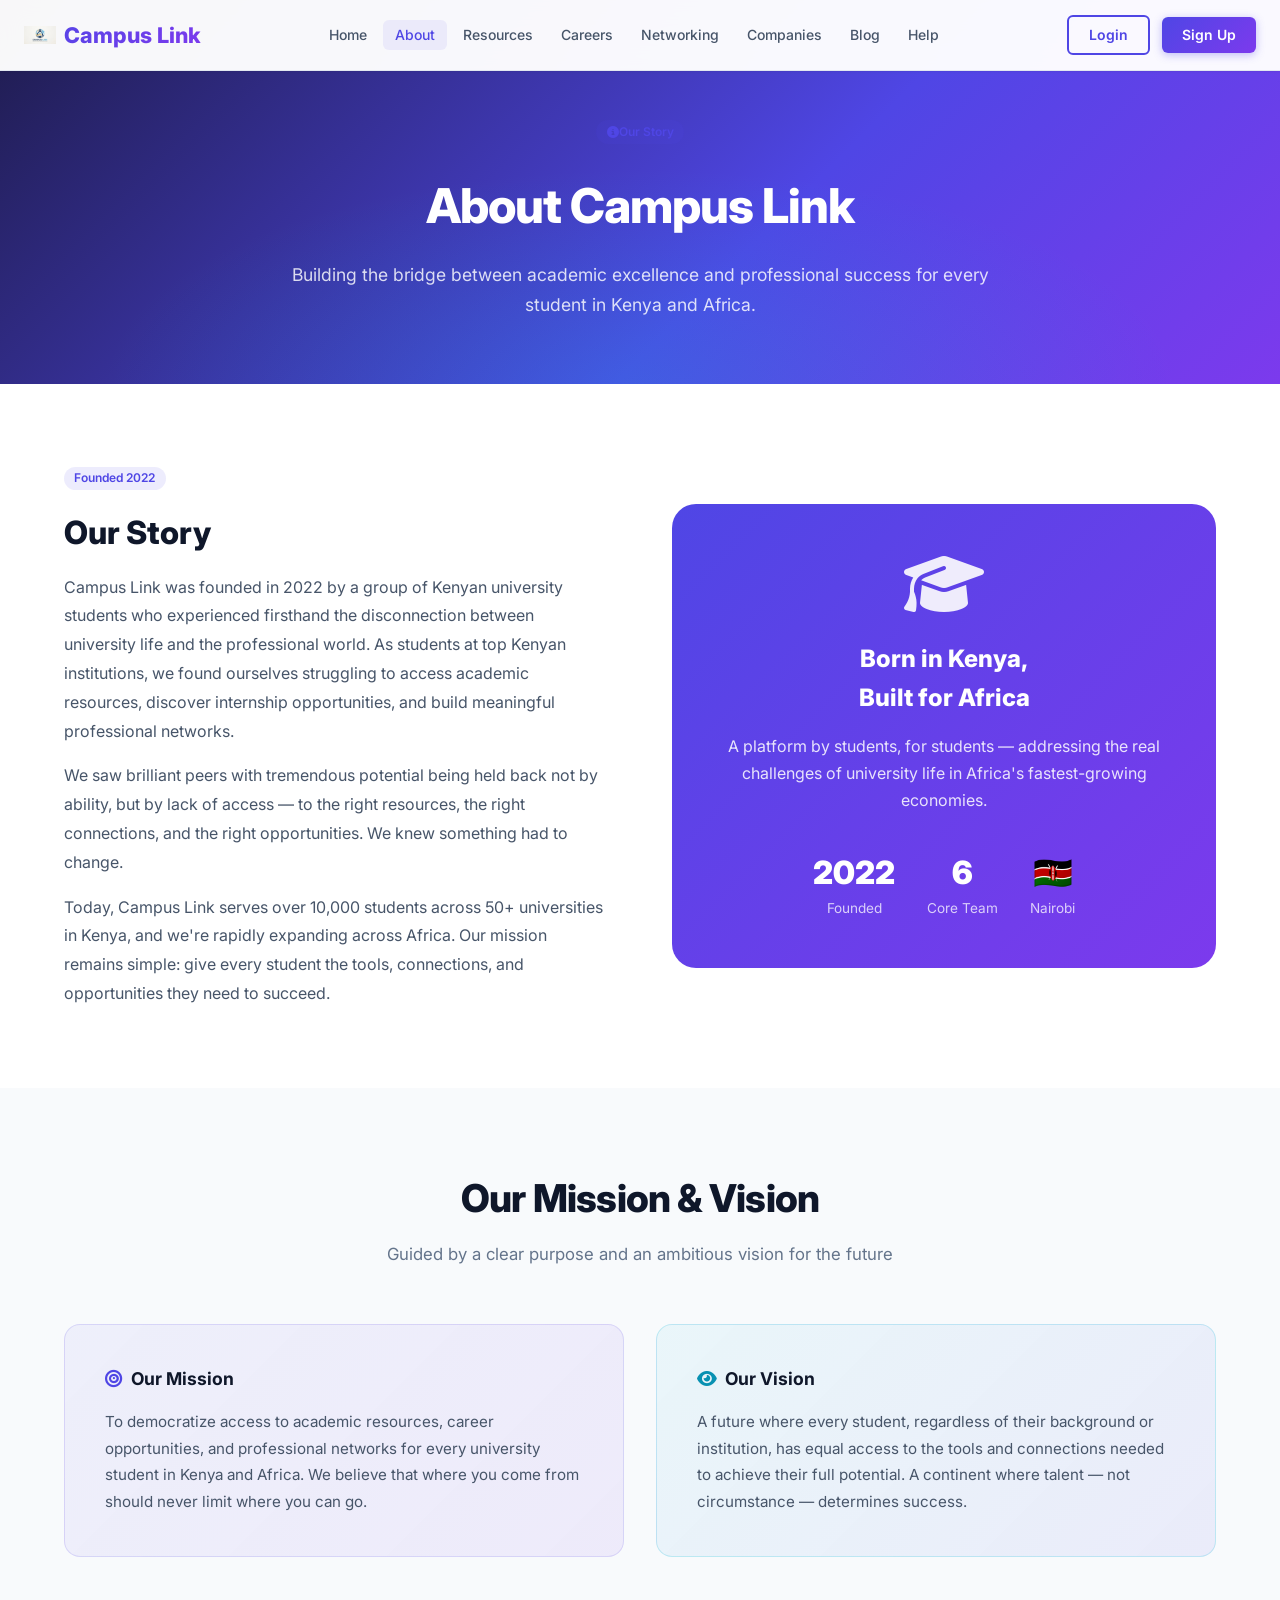
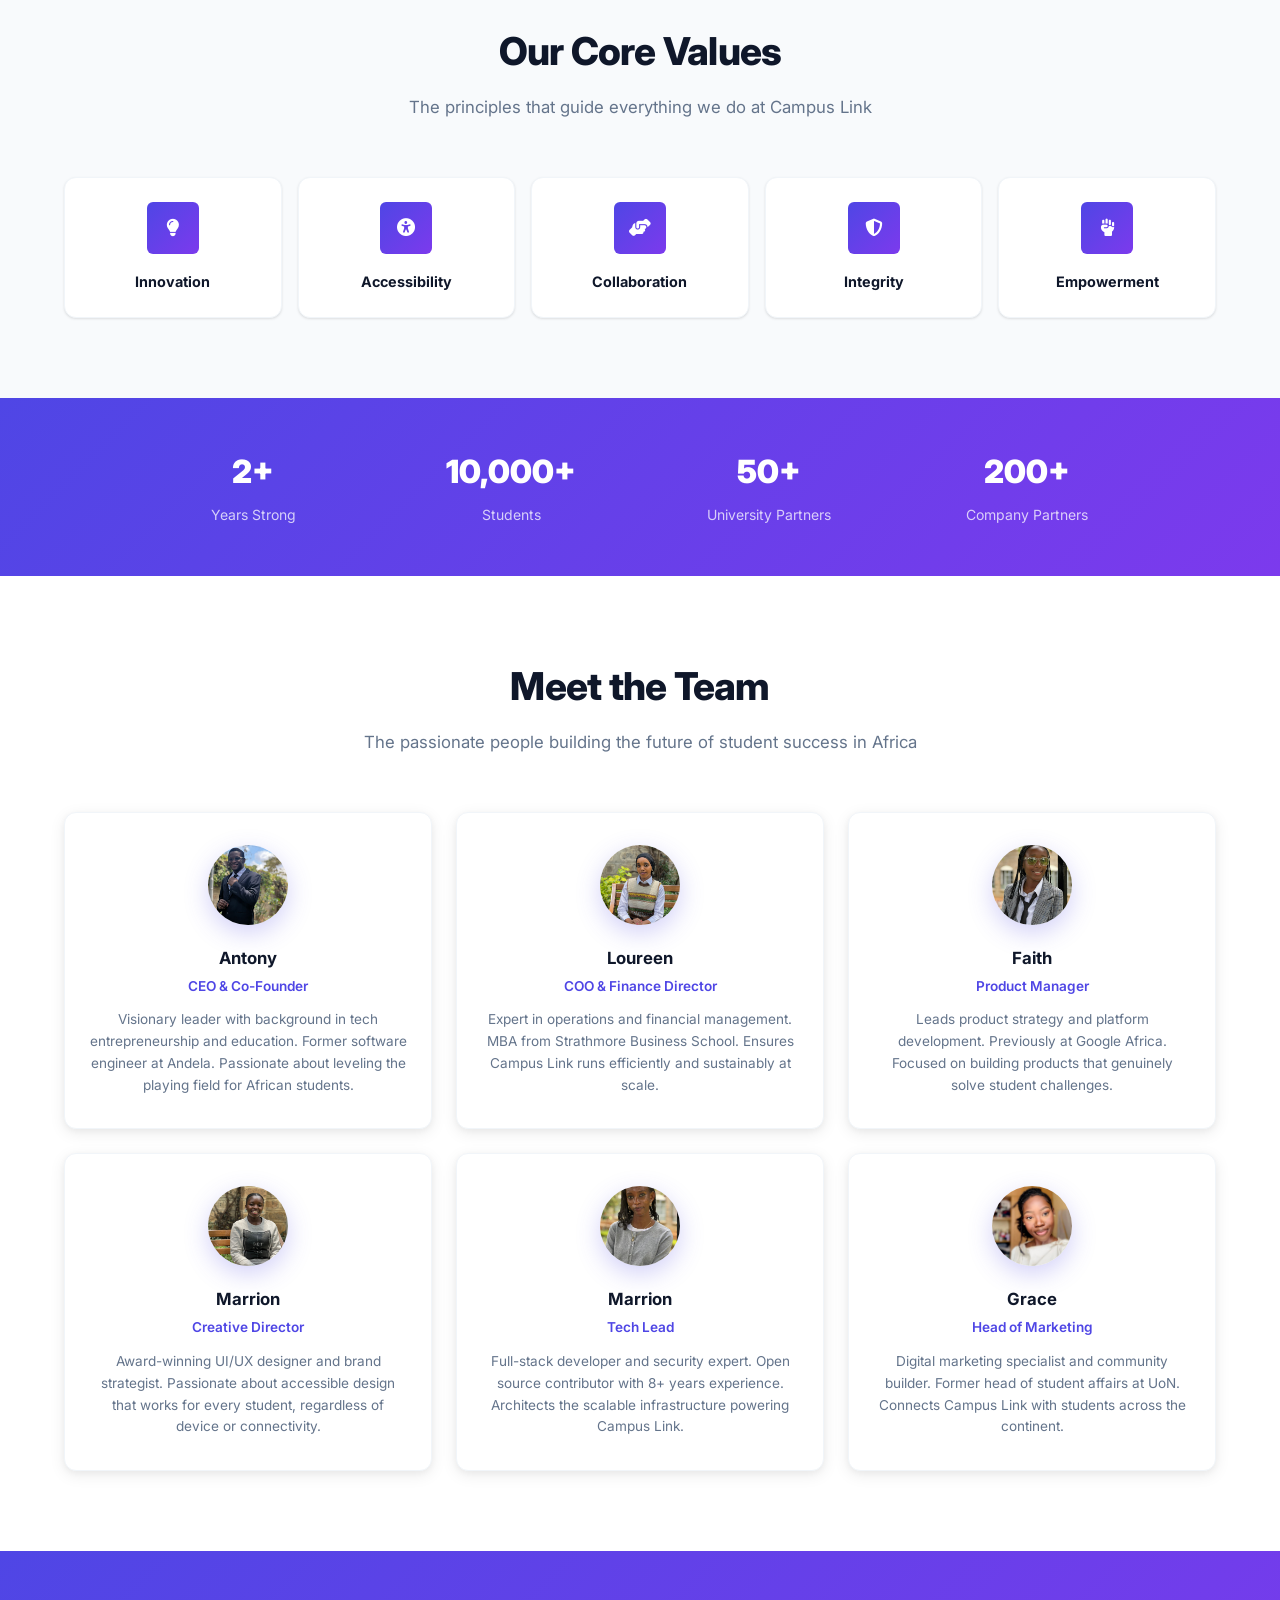
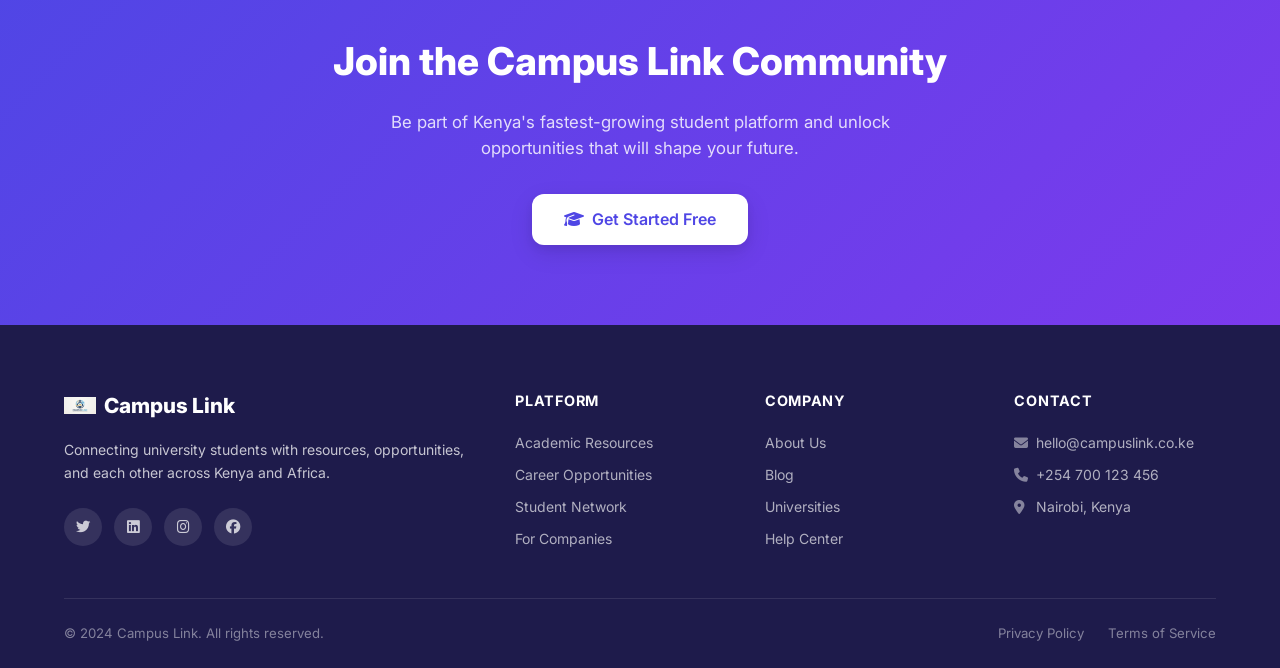
==== commit de6214a8: "Integrate JPEG team photos and logo.jpg across all pages Co-authored-by: jadan7453-rgb <240726186+ja" ====
--- a/about.html
+++ b/about.html
@@ -16,7 +16,7 @@
   <!-- NAVIGATION -->
   <nav class="navbar">
     <div class="nav-container">
-      <a href="index.html" class="nav-logo"><i class="fas fa-graduation-cap"></i> Campus Link</a>
+      <a href="index.html" class="nav-logo"><img src="logo.jpg" alt="Campus Link" class="nav-logo-img"> Campus Link</a>
       <button class="hamburger" id="hamburger" aria-label="Toggle menu"><i class="fas fa-bars"></i></button>
       <ul class="nav-links" id="navLinks">
         <li><a href="index.html" class="nav-link">Home</a></li>
@@ -163,38 +163,50 @@
       </div>
       <div class="team-grid">
         <div class="team-card animate-on-scroll">
-          <div class="team-avatar" style="background:linear-gradient(135deg,#4f46e5,#7c3aed);">JM</div>
-          <h3>Jordan Mwangi</h3>
+          <div class="team-avatar">
+            <img src="Antony-Ceo.jpeg" alt="Antony – CEO &amp; Co-Founder">
+          </div>
+          <h3>Antony</h3>
           <div class="role">CEO &amp; Co-Founder</div>
           <p>Visionary leader with background in tech entrepreneurship and education. Former software engineer at Andela. Passionate about leveling the playing field for African students.</p>
         </div>
         <div class="team-card animate-on-scroll">
-          <div class="team-avatar" style="background:linear-gradient(135deg,#06b6d4,#0891b2);">SK</div>
-          <h3>Sarah Kimani</h3>
+          <div class="team-avatar">
+            <img src="Loureen-COO.jpeg" alt="Loureen – COO &amp; Finance Director">
+          </div>
+          <h3>Loureen</h3>
           <div class="role">COO &amp; Finance Director</div>
           <p>Expert in operations and financial management. MBA from Strathmore Business School. Ensures Campus Link runs efficiently and sustainably at scale.</p>
         </div>
         <div class="team-card animate-on-scroll">
-          <div class="team-avatar" style="background:linear-gradient(135deg,#10b981,#059669);">DO</div>
-          <h3>David Ochieng</h3>
+          <div class="team-avatar">
+            <img src="Faith-Productmanager.jpeg" alt="Faith – Product Manager">
+          </div>
+          <h3>Faith</h3>
           <div class="role">Product Manager</div>
           <p>Leads product strategy and platform development. Previously at Google Africa. Focused on building products that genuinely solve student challenges.</p>
         </div>
         <div class="team-card animate-on-scroll">
-          <div class="team-avatar" style="background:linear-gradient(135deg,#f59e0b,#d97706);">AH</div>
-          <h3>Amira Hassan</h3>
+          <div class="team-avatar">
+            <img src="Marrion-Creativedir.jpeg" alt="Marrion – Creative Director">
+          </div>
+          <h3>Marrion</h3>
           <div class="role">Creative Director</div>
           <p>Award-winning UI/UX designer and brand strategist. Passionate about accessible design that works for every student, regardless of device or connectivity.</p>
         </div>
         <div class="team-card animate-on-scroll">
-          <div class="team-avatar" style="background:linear-gradient(135deg,#8b5cf6,#6d28d9);">KO</div>
-          <h3>Kevin Otieno</h3>
+          <div class="team-avatar">
+            <img src="Marrion-Techlead.jpeg" alt="Marrion – Tech Lead">
+          </div>
+          <h3>Marrion</h3>
           <div class="role">Tech Lead</div>
           <p>Full-stack developer and security expert. Open source contributor with 8+ years experience. Architects the scalable infrastructure powering Campus Link.</p>
         </div>
         <div class="team-card animate-on-scroll">
-          <div class="team-avatar" style="background:linear-gradient(135deg,#ef4444,#dc2626);">FA</div>
-          <h3>Fatuma Ali</h3>
+          <div class="team-avatar">
+            <img src="Grace-Headofmarketing.jpeg" alt="Grace – Head of Marketing">
+          </div>
+          <h3>Grace</h3>
           <div class="role">Head of Marketing</div>
           <p>Digital marketing specialist and community builder. Former head of student affairs at UoN. Connects Campus Link with students across the continent.</p>
         </div>
@@ -218,7 +230,7 @@
     <div class="container">
       <div class="footer-grid">
         <div class="footer-brand">
-          <a href="index.html" class="footer-logo"><i class="fas fa-graduation-cap"></i> Campus Link</a>
+          <a href="index.html" class="footer-logo"><img src="logo.jpg" alt="Campus Link" class="nav-logo-img"> Campus Link</a>
           <p>Connecting university students with resources, opportunities, and each other across Kenya and Africa.</p>
           <div class="social-links">
             <a href="#" aria-label="Twitter"><i class="fab fa-twitter"></i></a>
--- a/css/style.css
+++ b/css/style.css
@@ -113,6 +113,13 @@
 
 .nav-logo i { font-size: 1.4rem; }
 
+.nav-logo-img {
+  width: 32px;
+  height: 32px;
+  object-fit: contain;
+  border-radius: 4px;
+}
+
 .nav-links {
   display: flex;
   align-items: center;
@@ -1605,6 +1612,13 @@
   color: white;
   margin: 0 auto 1.25rem;
   box-shadow: var(--shadow-colored);
+  overflow: hidden;
+}
+
+.team-avatar img {
+  width: 100%;
+  height: 100%;
+  object-fit: cover;
 }
 
 .team-card h3 {
@@ -1919,7 +1933,8 @@
 
 .company-card:hover { transform: translateY(-4px); box-shadow: var(--shadow-md); }
 
-.company-logo-card {
+.company-logo-card,
+.company-logo-lg {
   width: 64px;
   height: 64px;
   border-radius: var(--radius-sm);
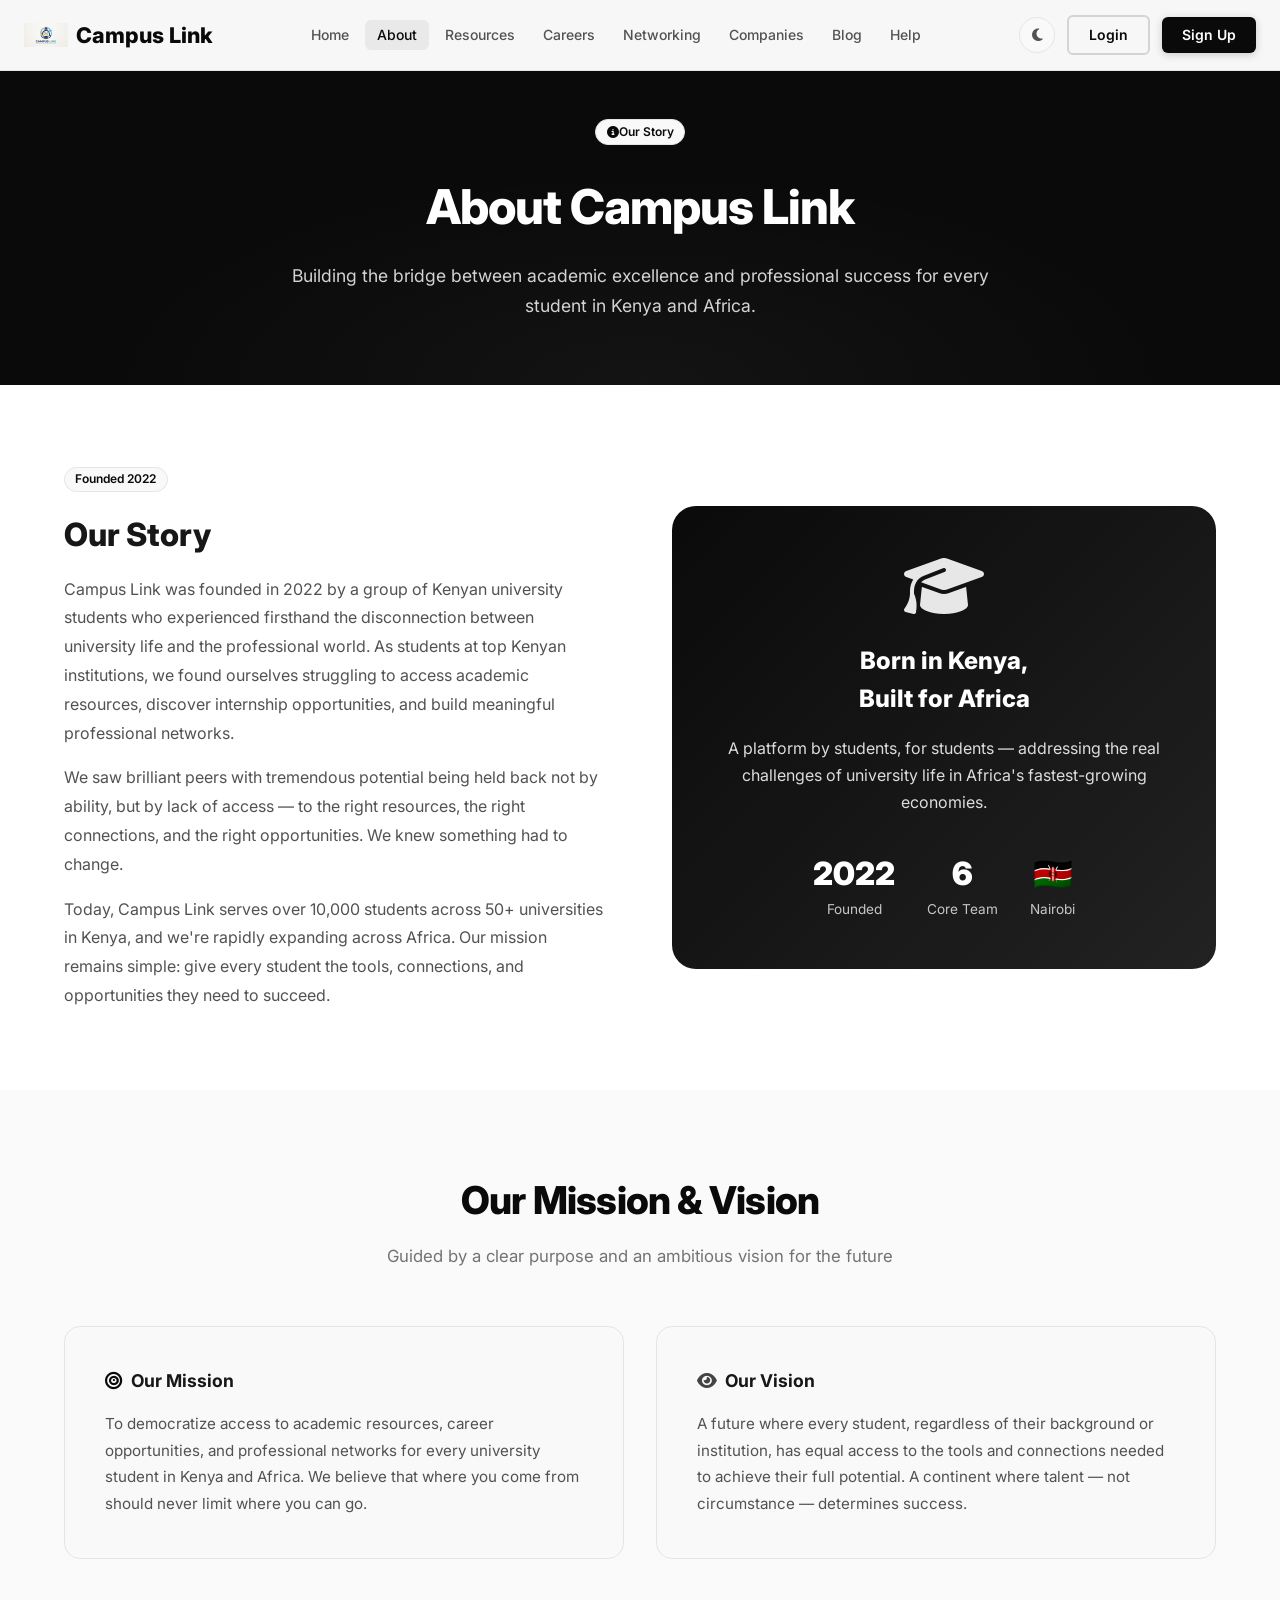
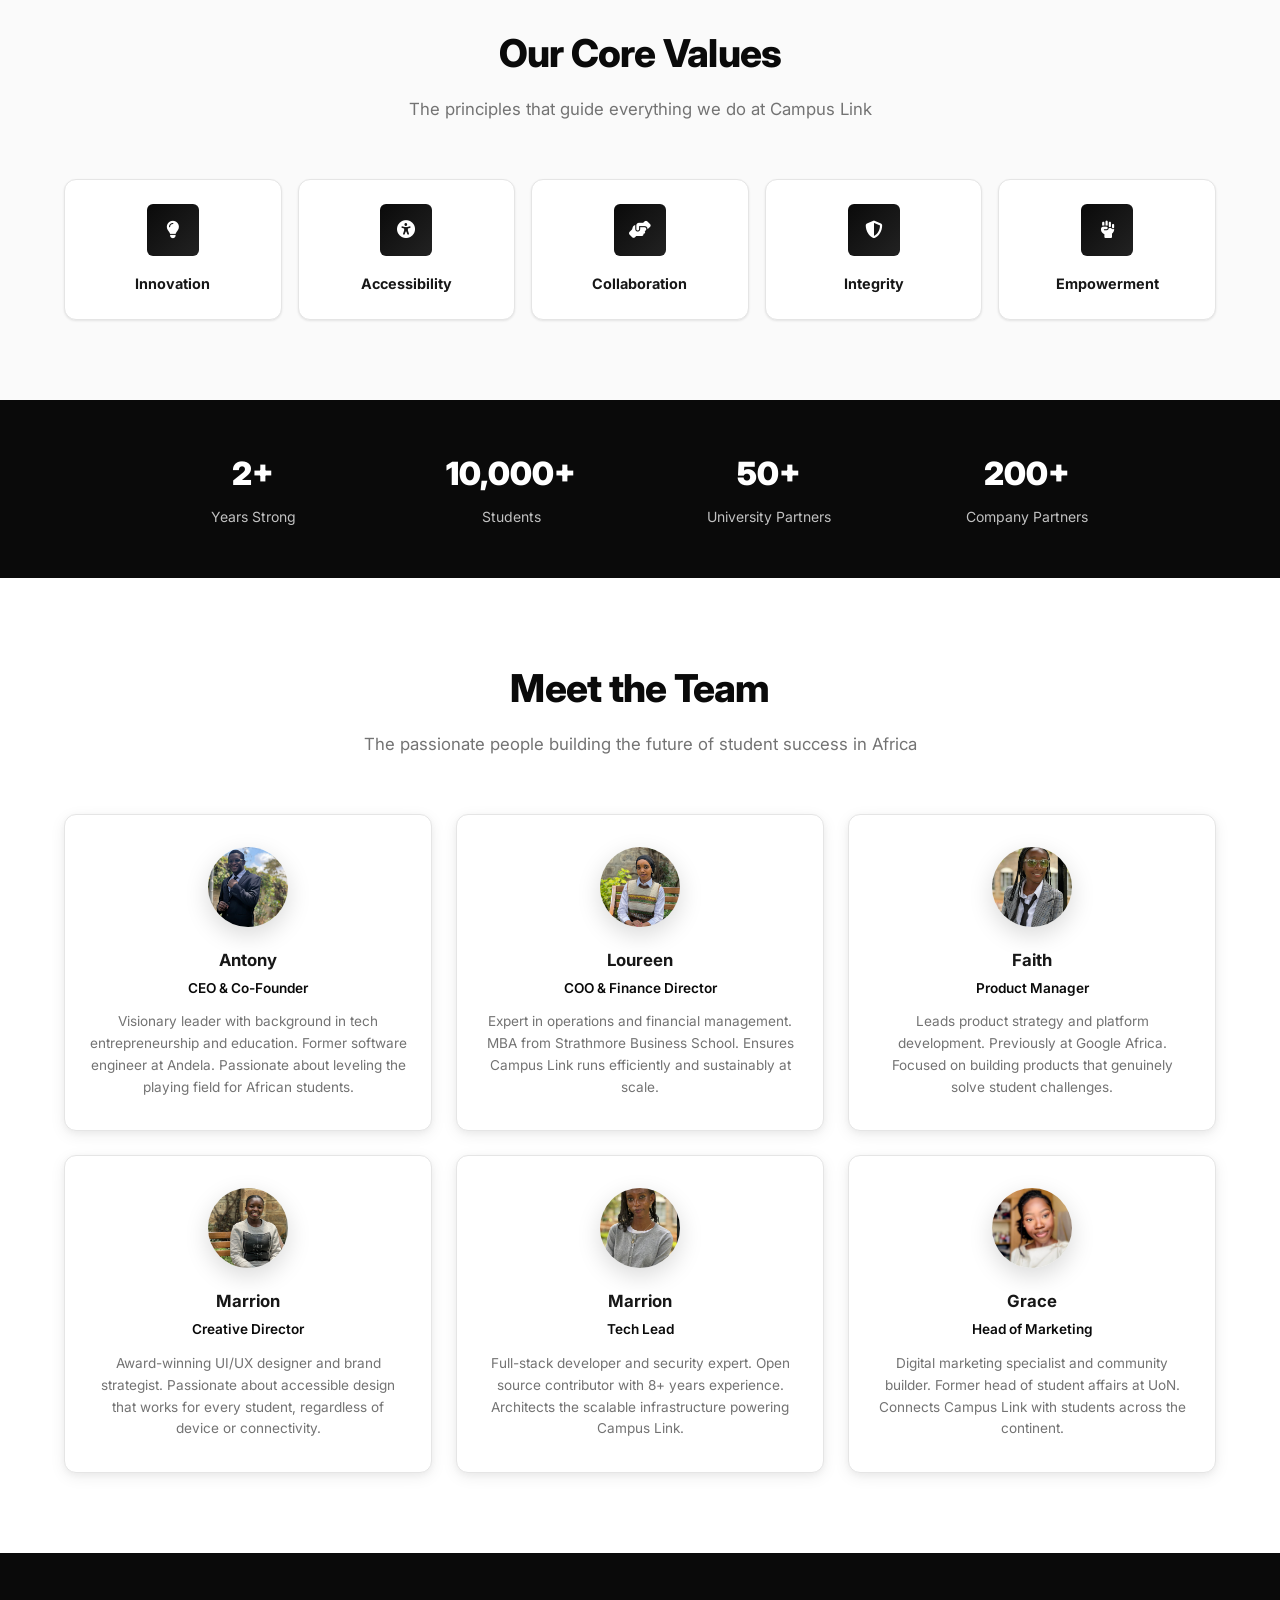
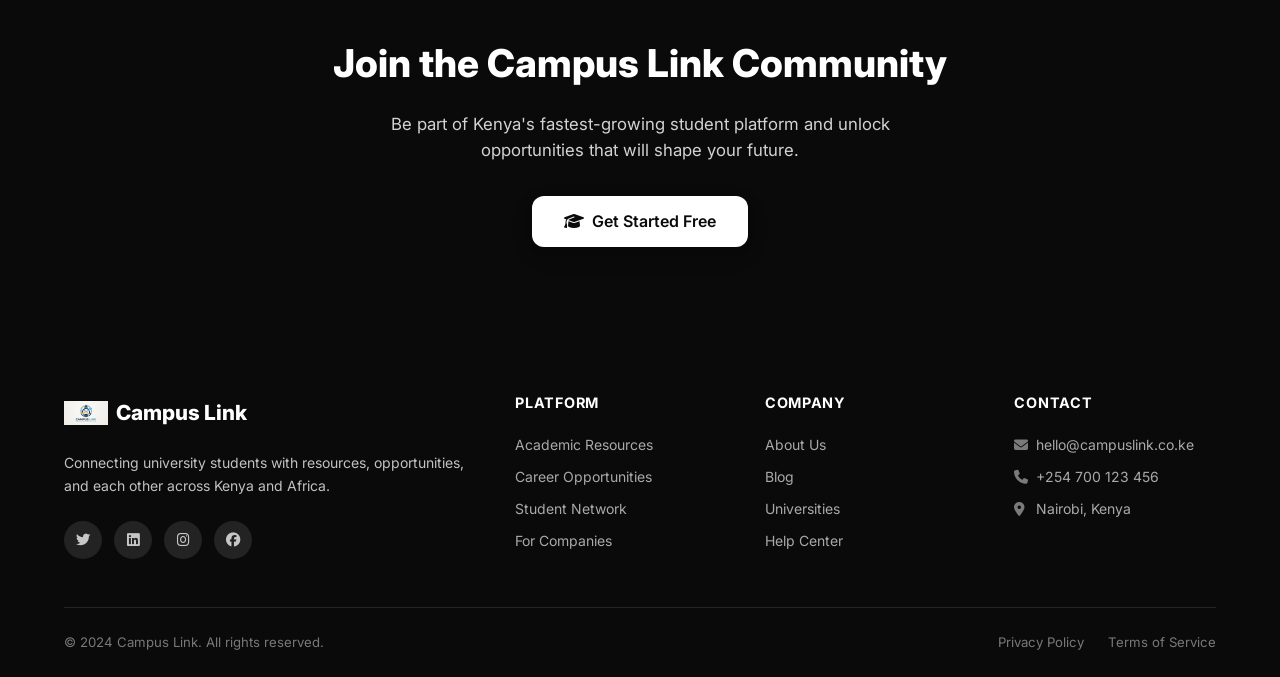
==== commit 77d36514: "Add OpenAI-style B&W theme, dark mode toggle, increase logo size Co-authored-by: jadan7453-rgb <2407" ====
--- a/about.html
+++ b/about.html
@@ -29,6 +29,7 @@
         <li><a href="help.html" class="nav-link">Help</a></li>
       </ul>
       <div class="nav-auth" id="navAuth">
+        <button class="theme-toggle" id="themeToggle" aria-label="Toggle dark mode"><i class="fas fa-moon"></i></button>
         <button class="btn btn-outline" id="loginBtn">Login</button>
         <button class="btn btn-primary" id="signupBtn">Sign Up</button>
       </div>
--- a/css/style.css
+++ b/css/style.css
@@ -4,35 +4,46 @@
 
 /* CSS Custom Properties */
 :root {
-  --primary: #4f46e5;
-  --primary-dark: #3730a3;
-  --primary-light: #6366f1;
-  --accent: #7c3aed;
-  --accent-light: #8b5cf6;
-  --secondary: #06b6d4;
-  --secondary-dark: #0891b2;
-  --success: #10b981;
-  --warning: #f59e0b;
-  --danger: #ef4444;
-  --dark: #1e1b4b;
-  --dark-2: #312e81;
-  --gray-50: #f8fafc;
-  --gray-100: #f1f5f9;
-  --gray-200: #e2e8f0;
-  --gray-300: #cbd5e1;
-  --gray-400: #94a3b8;
-  --gray-500: #64748b;
-  --gray-600: #475569;
-  --gray-700: #334155;
-  --gray-800: #1e293b;
-  --gray-900: #0f172a;
+  /* Primary accent - monochrome black */
+  --primary: #0a0a0a;
+  --primary-dark: #000000;
+  --primary-light: #333333;
+  --accent: #222222;
+  --accent-light: #555555;
+  --secondary: #666666;
+  --secondary-dark: #444444;
+
+  /* Status Colors */
+  --success: #16a34a;
+  --warning: #d97706;
+  --danger: #dc2626;
+
+  /* Dark base */
+  --dark: #0a0a0a;
+  --dark-2: #111111;
+
+  /* Neutral Grays */
+  --gray-50: #fafafa;
+  --gray-100: #f5f5f5;
+  --gray-200: #e5e5e5;
+  --gray-300: #d4d4d4;
+  --gray-400: #a3a3a3;
+  --gray-500: #737373;
+  --gray-600: #525252;
+  --gray-700: #404040;
+  --gray-800: #262626;
+  --gray-900: #171717;
   --white: #ffffff;
+
   --font-main: 'Inter', -apple-system, BlinkMacSystemFont, sans-serif;
-  --shadow-sm: 0 1px 3px rgba(0,0,0,0.08), 0 1px 2px rgba(0,0,0,0.04);
-  --shadow: 0 4px 16px rgba(0,0,0,0.08), 0 2px 6px rgba(0,0,0,0.04);
-  --shadow-md: 0 8px 24px rgba(0,0,0,0.10), 0 4px 8px rgba(0,0,0,0.06);
+
+  /* Shadows */
+  --shadow-sm: 0 1px 3px rgba(0,0,0,0.06), 0 1px 2px rgba(0,0,0,0.04);
+  --shadow: 0 4px 16px rgba(0,0,0,0.07), 0 2px 6px rgba(0,0,0,0.04);
+  --shadow-md: 0 8px 24px rgba(0,0,0,0.09), 0 4px 8px rgba(0,0,0,0.05);
   --shadow-lg: 0 20px 40px rgba(0,0,0,0.12), 0 8px 16px rgba(0,0,0,0.06);
-  --shadow-colored: 0 8px 24px rgba(79,70,229,0.25);
+  --shadow-colored: 0 8px 24px rgba(0,0,0,0.15);
+
   --radius-sm: 6px;
   --radius: 12px;
   --radius-lg: 16px;
@@ -40,6 +51,50 @@
   --radius-full: 9999px;
   --transition: 0.25s cubic-bezier(0.4, 0, 0.2, 1);
   --nav-height: 70px;
+
+  /* Semantic theme variables - Light Mode */
+  --bg: #ffffff;
+  --bg-secondary: #f9f9f9;
+  --bg-card: #ffffff;
+  --text: #0a0a0a;
+  --text-secondary: #525252;
+  --text-muted: #737373;
+  --border: #e5e5e5;
+  --border-strong: #d4d4d4;
+  --nav-bg: rgba(255, 255, 255, 0.97);
+  --input-bg: #fafafa;
+}
+
+/* =============================================
+   DARK MODE VARIABLES
+   ============================================= */
+[data-theme="dark"] {
+  --bg: #000000;
+  --bg-secondary: #0d0d0d;
+  --bg-card: #111111;
+  --text: #ededed;
+  --text-secondary: #a0a0a0;
+  --text-muted: #6b6b6b;
+  --border: #2a2a2a;
+  --border-strong: #333333;
+  --nav-bg: rgba(0, 0, 0, 0.97);
+  --input-bg: #111111;
+  --shadow-sm: 0 1px 3px rgba(0,0,0,0.4);
+  --shadow: 0 4px 16px rgba(0,0,0,0.4);
+  --shadow-md: 0 8px 24px rgba(0,0,0,0.5);
+  --shadow-lg: 0 20px 40px rgba(0,0,0,0.6);
+
+  /* Invert gray scale so all gray-based colors work in dark mode */
+  --gray-50: #0d0d0d;
+  --gray-100: #161616;
+  --gray-200: #2a2a2a;
+  --gray-300: #333333;
+  --gray-400: #737373;
+  --gray-500: #a0a0a0;
+  --gray-600: #b8b8b8;
+  --gray-700: #d0d0d0;
+  --gray-800: #e0e0e0;
+  --gray-900: #ededed;
 }
 
 /* =============================================
@@ -58,8 +113,8 @@
 
 body {
   font-family: var(--font-main);
-  color: var(--gray-800);
-  background: var(--white);
+  color: var(--text);
+  background: var(--bg);
   line-height: 1.6;
   -webkit-font-smoothing: antialiased;
   -moz-osx-font-smoothing: grayscale;
@@ -80,9 +135,9 @@
   left: 0;
   right: 0;
   height: var(--nav-height);
-  background: rgba(255, 255, 255, 0.97);
+  background: var(--nav-bg);
   backdrop-filter: blur(12px);
-  box-shadow: 0 1px 0 var(--gray-200), var(--shadow-sm);
+  box-shadow: 0 1px 0 var(--border), var(--shadow-sm);
   z-index: 1000;
   transition: box-shadow var(--transition);
 }
@@ -100,10 +155,7 @@
 .nav-logo {
   font-size: 1.35rem;
   font-weight: 800;
-  background: linear-gradient(135deg, var(--primary), var(--accent));
-  -webkit-background-clip: text;
-  -webkit-text-fill-color: transparent;
-  background-clip: text;
+  color: var(--text);
   display: flex;
   align-items: center;
   gap: 0.5rem;
@@ -114,10 +166,10 @@
 .nav-logo i { font-size: 1.4rem; }
 
 .nav-logo-img {
-  width: 32px;
-  height: 32px;
+  width: 44px;
+  height: 44px;
   object-fit: contain;
-  border-radius: 4px;
+  border-radius: 6px;
 }
 
 .nav-links {
@@ -133,15 +185,15 @@
   border-radius: var(--radius-sm);
   font-size: 0.875rem;
   font-weight: 500;
-  color: var(--gray-600);
+  color: var(--text-secondary);
   transition: all var(--transition);
   white-space: nowrap;
 }
 
 .nav-link:hover,
 .nav-link.active {
-  color: var(--primary);
-  background: rgba(79, 70, 229, 0.08);
+  color: var(--text);
+  background: rgba(0, 0, 0, 0.06);
 }
 
 .nav-auth {
@@ -188,7 +240,7 @@
   transition: all var(--transition);
 }
 
-.notification-btn:hover { background: var(--gray-200); color: var(--primary); }
+.notification-btn:hover { background: var(--border); color: var(--text); }
 
 .notif-badge {
   position: absolute;
@@ -244,26 +296,27 @@
 }
 
 .btn-primary {
-  background: linear-gradient(135deg, var(--primary), var(--accent));
-  color: white;
-  box-shadow: 0 2px 8px rgba(79, 70, 229, 0.35);
+  background: var(--text);
+  color: var(--bg);
+  box-shadow: 0 2px 8px rgba(0, 0, 0, 0.18);
 }
 
 .btn-primary:hover {
   transform: translateY(-1px);
-  box-shadow: 0 4px 16px rgba(79, 70, 229, 0.45);
-  opacity: 0.95;
+  box-shadow: 0 4px 16px rgba(0, 0, 0, 0.25);
+  opacity: 0.88;
 }
 
 .btn-outline {
   background: transparent;
-  color: var(--primary);
-  border: 2px solid var(--primary);
+  color: var(--text);
+  border: 2px solid var(--border-strong);
 }
 
 .btn-outline:hover {
-  background: var(--primary);
-  color: white;
+  background: var(--text);
+  color: var(--bg);
+  border-color: var(--text);
 }
 
 .btn-secondary {
@@ -283,7 +336,7 @@
 
 .btn-white {
   background: white;
-  color: var(--primary);
+  color: #0a0a0a;
   box-shadow: var(--shadow-md);
 }
 
@@ -312,7 +365,7 @@
    ============================================= */
 .hero {
   min-height: 100vh;
-  background: linear-gradient(135deg, var(--dark) 0%, var(--primary) 50%, var(--accent) 100%);
+  background: var(--dark);
   display: flex;
   align-items: center;
   justify-content: center;
@@ -326,7 +379,7 @@
   content: '';
   position: absolute;
   inset: 0;
-  background: radial-gradient(ellipse 80% 60% at 50% 0%, rgba(124,58,237,0.3) 0%, transparent 70%);
+  background: radial-gradient(ellipse 80% 60% at 50% 0%, rgba(255,255,255,0.04) 0%, transparent 70%);
 }
 
 .hero-content {
@@ -347,7 +400,7 @@
 }
 
 .gradient-text {
-  background: linear-gradient(135deg, #a5b4fc, #67e8f9, #c4b5fd);
+  background: linear-gradient(135deg, #ffffff, #d4d4d4);
   -webkit-background-clip: text;
   -webkit-text-fill-color: transparent;
   background-clip: text;
@@ -372,13 +425,14 @@
 }
 
 .hero .btn-outline {
-  border-color: rgba(255,255,255,0.6);
+  border-color: rgba(255,255,255,0.5);
   color: white;
+  background: transparent;
 }
 
 .hero .btn-outline:hover {
-  background: rgba(255,255,255,0.15);
-  border-color: white;
+  background: rgba(255,255,255,0.12);
+  border-color: rgba(255,255,255,0.9);
 }
 
 .hero-stats {
@@ -437,7 +491,7 @@
 
 /* Page hero (smaller, for inner pages) */
 .page-hero {
-  background: linear-gradient(135deg, var(--dark) 0%, var(--primary) 60%, var(--accent) 100%);
+  background: var(--dark);
   padding: calc(var(--nav-height) + 3rem) 1.5rem 4rem;
   text-align: center;
   position: relative;
@@ -448,7 +502,7 @@
   content: '';
   position: absolute;
   inset: 0;
-  background: radial-gradient(ellipse 60% 80% at 50% 100%, rgba(6,182,212,0.2) 0%, transparent 70%);
+  background: radial-gradient(ellipse 60% 80% at 50% 100%, rgba(255,255,255,0.04) 0%, transparent 70%);
 }
 
 .page-hero-content {
@@ -491,14 +545,14 @@
 .section-header h2 {
   font-size: clamp(1.6rem, 3vw, 2.4rem);
   font-weight: 800;
-  color: var(--gray-900);
+  color: var(--text);
   margin-bottom: 0.75rem;
   letter-spacing: -0.02em;
 }
 
 .section-header p {
   font-size: 1.05rem;
-  color: var(--gray-500);
+  color: var(--text-muted);
   max-width: 560px;
   margin: 0 auto;
 }
@@ -507,10 +561,10 @@
    CARDS
    ============================================= */
 .card {
-  background: white;
+  background: var(--bg-card);
   border-radius: var(--radius);
   box-shadow: var(--shadow);
-  border: 1px solid var(--gray-100);
+  border: 1px solid var(--border);
   transition: all var(--transition);
   overflow: hidden;
 }
@@ -518,13 +572,13 @@
 .card:hover {
   transform: translateY(-4px);
   box-shadow: var(--shadow-md);
-  border-color: var(--gray-200);
+  border-color: var(--border-strong);
 }
 
 .card-body { padding: 1.5rem; }
 
 /* Feature Cards */
-.features { background: var(--gray-50); }
+.features { background: var(--bg-secondary); }
 
 .features-grid {
   display: grid;
@@ -533,56 +587,58 @@
 }
 
 .feature-card {
-  background: white;
+  background: var(--bg-card);
   border-radius: var(--radius);
   padding: 2rem 1.5rem;
   text-align: center;
   box-shadow: var(--shadow);
-  border: 1px solid var(--gray-100);
+  border: 1px solid var(--border);
   transition: all var(--transition);
 }
 
 .feature-card:hover {
   transform: translateY(-6px);
   box-shadow: var(--shadow-md);
-  border-color: rgba(79,70,229,0.2);
+  border-color: var(--border-strong);
 }
 
 .feature-icon {
   width: 64px;
   height: 64px;
   border-radius: var(--radius);
-  background: linear-gradient(135deg, rgba(79,70,229,0.1), rgba(124,58,237,0.1));
+  background: var(--bg-secondary);
   display: flex;
   align-items: center;
   justify-content: center;
   margin: 0 auto 1.25rem;
   font-size: 1.6rem;
-  color: var(--primary);
-  transition: all var(--transition);
+  color: var(--text);
+  transition: all var(--transition);
+  border: 1px solid var(--border);
 }
 
 .feature-card:hover .feature-icon {
-  background: linear-gradient(135deg, var(--primary), var(--accent));
-  color: white;
+  background: var(--text);
+  color: var(--bg);
   transform: scale(1.05);
+  border-color: var(--text);
 }
 
 .feature-card h3 {
   font-size: 1.1rem;
   font-weight: 700;
-  color: var(--gray-900);
+  color: var(--text);
   margin-bottom: 0.75rem;
 }
 
 .feature-card p {
   font-size: 0.9rem;
-  color: var(--gray-500);
+  color: var(--text-muted);
   line-height: 1.65;
 }
 
 /* Steps Grid */
-.how-it-works { background: white; }
+.how-it-works { background: var(--bg); }
 
 .steps-grid {
   display: grid;
@@ -598,8 +654,8 @@
   left: calc(12.5% + 32px);
   right: calc(12.5% + 32px);
   height: 2px;
-  background: linear-gradient(90deg, var(--primary), var(--accent));
-  opacity: 0.3;
+  background: var(--border-strong);
+  opacity: 1;
   z-index: 0;
 }
 
@@ -614,8 +670,8 @@
   width: 72px;
   height: 72px;
   border-radius: var(--radius-full);
-  background: linear-gradient(135deg, var(--primary), var(--accent));
-  color: white;
+  background: var(--text);
+  color: var(--bg);
   display: flex;
   align-items: center;
   justify-content: center;
@@ -627,18 +683,18 @@
 .step-card h3 {
   font-size: 1.05rem;
   font-weight: 700;
-  color: var(--gray-900);
+  color: var(--text);
   margin-bottom: 0.5rem;
 }
 
 .step-card p {
   font-size: 0.875rem;
-  color: var(--gray-500);
+  color: var(--text-muted);
   line-height: 1.6;
 }
 
 /* Testimonial Cards */
-.testimonials { background: var(--gray-50); }
+.testimonials { background: var(--bg-secondary); }
 
 .testimonials-grid {
   display: grid;
@@ -647,11 +703,11 @@
 }
 
 .testimonial-card {
-  background: white;
+  background: var(--bg-card);
   border-radius: var(--radius);
   padding: 2rem;
   box-shadow: var(--shadow);
-  border: 1px solid var(--gray-100);
+  border: 1px solid var(--border);
   position: relative;
   transition: all var(--transition);
 }
@@ -660,15 +716,15 @@
 
 .quote-icon {
   font-size: 2.5rem;
-  color: var(--primary);
-  opacity: 0.2;
+  color: var(--text-muted);
+  opacity: 0.4;
   line-height: 1;
   margin-bottom: 1rem;
 }
 
 .testimonial-card p {
   font-size: 0.95rem;
-  color: var(--gray-600);
+  color: var(--text-secondary);
   line-height: 1.7;
   font-style: italic;
   margin-bottom: 1.5rem;
@@ -698,17 +754,17 @@
   display: block;
   font-size: 0.9rem;
   font-weight: 700;
-  color: var(--gray-800);
+  color: var(--text);
 }
 
 .author-info span {
   font-size: 0.8rem;
-  color: var(--gray-500);
+  color: var(--text-muted);
 }
 
 /* Stats Section */
 .stats-section {
-  background: linear-gradient(135deg, var(--dark) 0%, var(--dark-2) 100%);
+  background: var(--dark);
   padding: 4rem 0;
 }
 
@@ -726,7 +782,7 @@
 .stat-number {
   font-size: clamp(2.5rem, 5vw, 3.5rem);
   font-weight: 900;
-  background: linear-gradient(135deg, white, #a5b4fc);
+  background: linear-gradient(135deg, #ffffff, #e0e0e0);
   -webkit-background-clip: text;
   -webkit-text-fill-color: transparent;
   background-clip: text;
@@ -742,7 +798,7 @@
 
 /* CTA Section */
 .cta-section {
-  background: linear-gradient(135deg, var(--primary) 0%, var(--accent) 100%);
+  background: var(--dark);
   text-align: center;
   padding: 5rem 1.5rem;
 }
@@ -890,7 +946,7 @@
 }
 
 .modal {
-  background: white;
+  background: var(--bg-card);
   border-radius: var(--radius-lg);
   padding: 2.5rem;
   width: 100%;
@@ -907,8 +963,8 @@
   width: 32px;
   height: 32px;
   border-radius: var(--radius-full);
-  background: var(--gray-100);
-  color: var(--gray-500);
+  background: var(--bg-secondary);
+  color: var(--text-muted);
   display: flex;
   align-items: center;
   justify-content: center;
@@ -916,7 +972,7 @@
   transition: all var(--transition);
 }
 
-.modal-close:hover { background: var(--gray-200); color: var(--gray-700); }
+.modal-close:hover { background: var(--border); color: var(--text); }
 
 .modal-header {
   text-align: center;
@@ -925,23 +981,20 @@
 
 .modal-logo-icon {
   font-size: 2.5rem;
-  background: linear-gradient(135deg, var(--primary), var(--accent));
-  -webkit-background-clip: text;
-  -webkit-text-fill-color: transparent;
-  background-clip: text;
+  color: var(--text);
   margin-bottom: 0.75rem;
 }
 
 .modal-header h2 {
   font-size: 1.5rem;
   font-weight: 800;
-  color: var(--gray-900);
+  color: var(--text);
   margin-bottom: 0.35rem;
 }
 
 .modal-header p {
   font-size: 0.9rem;
-  color: var(--gray-500);
+  color: var(--text-muted);
 }
 
 /* =============================================
@@ -954,18 +1007,18 @@
 .form-group label {
   font-size: 0.85rem;
   font-weight: 600;
-  color: var(--gray-700);
+  color: var(--text-secondary);
 }
 
 .form-group input,
 .form-group select,
 .form-group textarea {
   padding: 0.7rem 1rem;
-  border: 1.5px solid var(--gray-200);
+  border: 1.5px solid var(--border);
   border-radius: var(--radius-sm);
   font-size: 0.9rem;
-  color: var(--gray-800);
-  background: var(--gray-50);
+  color: var(--text);
+  background: var(--input-bg);
   transition: all var(--transition);
   outline: none;
 }
@@ -973,9 +1026,9 @@
 .form-group input:focus,
 .form-group select:focus,
 .form-group textarea:focus {
-  border-color: var(--primary);
-  background: white;
-  box-shadow: 0 0 0 3px rgba(79,70,229,0.1);
+  border-color: var(--text);
+  background: var(--bg-card);
+  box-shadow: 0 0 0 3px rgba(0,0,0,0.06);
 }
 
 .form-group textarea { resize: vertical; min-height: 100px; }
@@ -1014,17 +1067,17 @@
   gap: 0;
   max-width: 600px;
   margin: 0 auto;
-  background: white;
+  background: var(--bg-card);
   border-radius: var(--radius-lg);
   box-shadow: var(--shadow-md);
   overflow: hidden;
-  border: 1.5px solid var(--gray-200);
+  border: 1.5px solid var(--border);
   transition: border-color var(--transition), box-shadow var(--transition);
 }
 
 .search-bar:focus-within {
-  border-color: var(--primary);
-  box-shadow: 0 0 0 3px rgba(79,70,229,0.1), var(--shadow-md);
+  border-color: var(--text);
+  box-shadow: 0 0 0 3px rgba(0,0,0,0.06), var(--shadow-md);
 }
 
 .search-bar input {
@@ -1033,14 +1086,14 @@
   border: none;
   background: transparent;
   font-size: 1rem;
-  color: var(--gray-800);
+  color: var(--text);
   outline: none;
 }
 
 .search-bar button {
   padding: 0.875rem 1.5rem;
-  background: linear-gradient(135deg, var(--primary), var(--accent));
-  color: white;
+  background: var(--text);
+  color: var(--bg);
   font-size: 1rem;
   font-weight: 600;
   transition: opacity var(--transition);
@@ -1063,12 +1116,12 @@
   line-height: 1.4;
 }
 
-.badge-primary { background: rgba(79,70,229,0.1); color: var(--primary); }
+.badge-primary { background: var(--bg-secondary); color: var(--text); border: 1px solid var(--border); }
 .badge-success { background: rgba(16,185,129,0.1); color: var(--success); }
 .badge-warning { background: rgba(245,158,11,0.1); color: var(--warning); }
 .badge-danger { background: rgba(239,68,68,0.1); color: var(--danger); }
-.badge-secondary { background: rgba(6,182,212,0.1); color: var(--secondary-dark); }
-.badge-gray { background: var(--gray-100); color: var(--gray-600); }
+.badge-secondary { background: var(--bg-secondary); color: var(--text-secondary); border: 1px solid var(--border); }
+.badge-gray { background: var(--bg-secondary); color: var(--text-muted); border: 1px solid var(--border); }
 
 .tag {
   display: inline-flex;
@@ -1082,7 +1135,7 @@
   transition: all var(--transition);
 }
 
-.tag:hover { background: rgba(79,70,229,0.1); color: var(--primary); }
+.tag:hover { background: var(--bg-secondary); color: var(--text); border-color: var(--border-strong); }
 
 .tags { display: flex; flex-wrap: wrap; gap: 0.5rem; }
 
@@ -1094,10 +1147,11 @@
 .tab-nav {
   display: flex;
   gap: 0.25rem;
-  background: var(--gray-100);
+  background: var(--bg-secondary);
   padding: 0.375rem;
   border-radius: var(--radius);
   overflow-x: auto;
+  border: 1px solid var(--border);
 }
 
 .tab-btn {
@@ -1114,8 +1168,8 @@
 .tab-btn:hover { color: var(--gray-700); }
 
 .tab-btn.active {
-  background: white;
-  color: var(--primary);
+  background: var(--bg-card);
+  color: var(--text);
   box-shadow: var(--shadow-sm);
 }
 
@@ -1139,8 +1193,8 @@
   left: 0;
   width: 250px;
   height: calc(100vh - var(--nav-height));
-  background: white;
-  border-right: 1px solid var(--gray-200);
+  background: var(--bg-card);
+  border-right: 1px solid var(--border);
   overflow-y: auto;
   display: flex;
   flex-direction: column;
@@ -1201,7 +1255,7 @@
 
 .progress-fill {
   height: 100%;
-  background: linear-gradient(90deg, var(--primary), var(--accent));
+  background: var(--text);
   border-radius: var(--radius-full);
   transition: width 0.8s ease;
 }
@@ -1221,11 +1275,11 @@
   position: relative;
 }
 
-.sidebar-link:hover { background: var(--gray-50); color: var(--primary); }
+.sidebar-link:hover { background: var(--bg-secondary); color: var(--text); }
 
 .sidebar-link.active {
-  background: rgba(79,70,229,0.08);
-  color: var(--primary);
+  background: rgba(0,0,0,0.06);
+  color: var(--text);
   font-weight: 600;
 }
 
@@ -1276,11 +1330,11 @@
 }
 
 .quick-stat-card {
-  background: white;
+  background: var(--bg-card);
   border-radius: var(--radius);
   padding: 1.25rem 1.5rem;
   box-shadow: var(--shadow);
-  border: 1px solid var(--gray-100);
+  border: 1px solid var(--border);
   display: flex;
   align-items: center;
   gap: 1rem;
@@ -1300,9 +1354,9 @@
   flex-shrink: 0;
 }
 
-.quick-stat-icon.indigo { background: rgba(79,70,229,0.1); color: var(--primary); }
-.quick-stat-icon.purple { background: rgba(124,58,237,0.1); color: var(--accent); }
-.quick-stat-icon.cyan { background: rgba(6,182,212,0.1); color: var(--secondary-dark); }
+.quick-stat-icon.indigo { background: var(--bg-secondary); color: var(--text); border: 1px solid var(--border); }
+.quick-stat-icon.purple { background: var(--bg-secondary); color: var(--text); border: 1px solid var(--border); }
+.quick-stat-icon.cyan { background: var(--bg-secondary); color: var(--text-secondary); border: 1px solid var(--border); }
 .quick-stat-icon.green { background: rgba(16,185,129,0.1); color: var(--success); }
 
 .quick-stat-value {
@@ -1335,8 +1389,8 @@
   width: 36px;
   height: 36px;
   border-radius: var(--radius-full);
-  background: rgba(79,70,229,0.1);
-  color: var(--primary);
+  background: var(--bg-secondary);
+  color: var(--text-secondary);
   display: flex;
   align-items: center;
   justify-content: center;
@@ -1369,11 +1423,11 @@
 }
 
 .filter-sidebar {
-  background: white;
+  background: var(--bg-card);
   border-radius: var(--radius);
   padding: 1.5rem;
   box-shadow: var(--shadow);
-  border: 1px solid var(--gray-100);
+  border: 1px solid var(--border);
   position: sticky;
   top: calc(var(--nav-height) + 1rem);
 }
@@ -1423,20 +1477,20 @@
 .filter-group select {
   width: 100%;
   padding: 0.55rem 0.875rem;
-  border: 1.5px solid var(--gray-200);
+  border: 1.5px solid var(--border);
   border-radius: var(--radius-sm);
-  background: var(--gray-50);
+  background: var(--input-bg);
   font-size: 0.875rem;
-  color: var(--gray-700);
+  color: var(--text);
   outline: none;
 }
 
 .job-card {
-  background: white;
+  background: var(--bg-card);
   border-radius: var(--radius);
   padding: 1.5rem;
   box-shadow: var(--shadow-sm);
-  border: 1px solid var(--gray-100);
+  border: 1px solid var(--border);
   transition: all var(--transition);
   display: flex;
   flex-direction: column;
@@ -1446,7 +1500,7 @@
 .job-card:hover {
   transform: translateY(-3px);
   box-shadow: var(--shadow-md);
-  border-color: rgba(79,70,229,0.2);
+  border-color: var(--border-strong);
 }
 
 .job-card-header {
@@ -1530,11 +1584,11 @@
 }
 
 .student-card {
-  background: white;
+  background: var(--bg-card);
   border-radius: var(--radius);
   padding: 1.75rem 1.5rem;
   box-shadow: var(--shadow);
-  border: 1px solid var(--gray-100);
+  border: 1px solid var(--border);
   text-align: center;
   transition: all var(--transition);
 }
@@ -1589,11 +1643,11 @@
 }
 
 .team-card {
-  background: white;
+  background: var(--bg-card);
   border-radius: var(--radius);
   padding: 2rem 1.5rem;
   box-shadow: var(--shadow);
-  border: 1px solid var(--gray-100);
+  border: 1px solid var(--border);
   text-align: center;
   transition: all var(--transition);
 }
@@ -1651,10 +1705,10 @@
 }
 
 .blog-card {
-  background: white;
+  background: var(--bg-card);
   border-radius: var(--radius);
   box-shadow: var(--shadow);
-  border: 1px solid var(--gray-100);
+  border: 1px solid var(--border);
   transition: all var(--transition);
   overflow: hidden;
 }
@@ -1663,11 +1717,11 @@
 
 .blog-card-img {
   height: 160px;
-  background: linear-gradient(135deg, var(--primary), var(--accent));
-  display: flex;
-  align-items: center;
-  justify-content: center;
-  color: white;
+  background: linear-gradient(135deg, var(--dark), var(--dark-2));
+  display: flex;
+  align-items: center;
+  justify-content: center;
+  color: rgba(255,255,255,0.7);
   font-size: 2.5rem;
 }
 
@@ -1717,10 +1771,10 @@
 
 /* Featured blog post */
 .blog-featured {
-  background: white;
+  background: var(--bg-card);
   border-radius: var(--radius-lg);
   box-shadow: var(--shadow-md);
-  border: 1px solid var(--gray-100);
+  border: 1px solid var(--border);
   display: grid;
   grid-template-columns: 1fr 1fr;
   overflow: hidden;
@@ -1768,11 +1822,11 @@
 .blog-sidebar { display: flex; flex-direction: column; gap: 1.5rem; }
 
 .sidebar-widget {
-  background: white;
+  background: var(--bg-card);
   border-radius: var(--radius);
   padding: 1.5rem;
   box-shadow: var(--shadow);
-  border: 1px solid var(--gray-100);
+  border: 1px solid var(--border);
 }
 
 .sidebar-widget h4 {
@@ -1797,8 +1851,8 @@
   width: 28px;
   height: 28px;
   border-radius: var(--radius-sm);
-  background: rgba(79,70,229,0.1);
-  color: var(--primary);
+  background: var(--bg-secondary);
+  color: var(--text);
   display: flex;
   align-items: center;
   justify-content: center;
@@ -1828,17 +1882,19 @@
 
 .newsletter-widget input {
   padding: 0.65rem 1rem;
-  border: 1.5px solid var(--gray-200);
+  border: 1.5px solid var(--border);
   border-radius: var(--radius-sm);
   font-size: 0.875rem;
   outline: none;
-}
-
-.newsletter-widget input:focus { border-color: var(--primary); }
+  background: var(--input-bg);
+  color: var(--text);
+}
+
+.newsletter-widget input:focus { border-color: var(--text); }
 
 /* Write for us CTA */
 .write-cta {
-  background: linear-gradient(135deg, var(--primary), var(--accent));
+  background: var(--dark);
   border-radius: var(--radius);
   padding: 1.5rem;
   text-align: center;
@@ -1864,10 +1920,10 @@
 }
 
 .university-card {
-  background: white;
+  background: var(--bg-card);
   border-radius: var(--radius);
   box-shadow: var(--shadow);
-  border: 1px solid var(--gray-100);
+  border: 1px solid var(--border);
   overflow: hidden;
   transition: all var(--transition);
 }
@@ -1923,11 +1979,11 @@
 }
 
 .company-card {
-  background: white;
+  background: var(--bg-card);
   border-radius: var(--radius);
   padding: 1.75rem 1.5rem;
   box-shadow: var(--shadow);
-  border: 1px solid var(--gray-100);
+  border: 1px solid var(--border);
   transition: all var(--transition);
 }
 
@@ -1977,14 +2033,14 @@
 .accordion { display: flex; flex-direction: column; gap: 0.75rem; }
 
 .accordion-item {
-  background: white;
+  background: var(--bg-card);
   border-radius: var(--radius);
-  border: 1.5px solid var(--gray-200);
+  border: 1.5px solid var(--border);
   overflow: hidden;
   transition: border-color var(--transition);
 }
 
-.accordion-item.open { border-color: var(--primary); }
+.accordion-item.open { border-color: var(--border-strong); }
 
 .accordion-btn {
   width: 100%;
@@ -1996,13 +2052,13 @@
   text-align: left;
   font-size: 0.95rem;
   font-weight: 600;
-  color: var(--gray-800);
+  color: var(--text);
   transition: color var(--transition);
 }
 
-.accordion-btn:hover { color: var(--primary); }
-
-.accordion-btn.open { color: var(--primary); }
+.accordion-btn:hover { color: var(--text); opacity: 0.75; }
+
+.accordion-btn.open { color: var(--text); }
 
 .accordion-icon {
   width: 24px;
@@ -2019,8 +2075,8 @@
 }
 
 .accordion-btn.open .accordion-icon {
-  background: var(--primary);
-  color: white;
+  background: var(--text);
+  color: var(--bg);
   transform: rotate(180deg);
 }
 
@@ -2049,11 +2105,11 @@
 }
 
 .event-card {
-  background: white;
+  background: var(--bg-card);
   border-radius: var(--radius);
   padding: 1.5rem;
   box-shadow: var(--shadow);
-  border: 1px solid var(--gray-100);
+  border: 1px solid var(--border);
   display: flex;
   gap: 1.25rem;
   transition: all var(--transition);
@@ -2065,8 +2121,8 @@
   flex-shrink: 0;
   width: 54px;
   text-align: center;
-  background: linear-gradient(135deg, var(--primary), var(--accent));
-  color: white;
+  background: var(--text);
+  color: var(--bg);
   border-radius: var(--radius-sm);
   padding: 0.5rem 0.25rem;
   display: flex;
@@ -2126,22 +2182,22 @@
   align-items: center;
   gap: 1rem;
   padding: 1.1rem 1.5rem;
-  background: white;
-  border-bottom: 1px solid var(--gray-100);
+  background: var(--bg-card);
+  border-bottom: 1px solid var(--border);
   transition: background var(--transition);
   cursor: pointer;
 }
 
 .forum-thread:first-child { border-radius: var(--radius) var(--radius) 0 0; }
 .forum-thread:last-child { border-radius: 0 0 var(--radius) var(--radius); border-bottom: none; }
-.forum-thread:hover { background: var(--gray-50); }
+.forum-thread:hover { background: var(--bg-secondary); }
 
 .forum-icon {
   width: 38px;
   height: 38px;
   border-radius: var(--radius-full);
-  background: rgba(79,70,229,0.1);
-  color: var(--primary);
+  background: var(--bg-secondary);
+  color: var(--text-secondary);
   display: flex;
   align-items: center;
   justify-content: center;
@@ -2176,25 +2232,25 @@
 }
 
 .community-card {
-  background: white;
+  background: var(--bg-card);
   border-radius: var(--radius);
   padding: 1.5rem;
   box-shadow: var(--shadow-sm);
-  border: 1px solid var(--gray-100);
+  border: 1px solid var(--border);
   display: flex;
   align-items: center;
   gap: 1rem;
   transition: all var(--transition);
 }
 
-.community-card:hover { transform: translateY(-2px); box-shadow: var(--shadow); border-color: rgba(79,70,229,0.2); }
+.community-card:hover { transform: translateY(-2px); box-shadow: var(--shadow); border-color: var(--border-strong); }
 
 .community-icon {
   width: 48px;
   height: 48px;
   border-radius: var(--radius-sm);
-  background: linear-gradient(135deg, rgba(79,70,229,0.1), rgba(124,58,237,0.1));
-  color: var(--primary);
+  background: var(--bg-secondary);
+  color: var(--text-secondary);
   display: flex;
   align-items: center;
   justify-content: center;
@@ -2210,7 +2266,7 @@
    UPLOAD MODAL (Resources)
    ============================================= */
 .file-upload-area {
-  border: 2px dashed var(--gray-300);
+  border: 2px dashed var(--border-strong);
   border-radius: var(--radius);
   padding: 2rem;
   text-align: center;
@@ -2219,8 +2275,8 @@
 }
 
 .file-upload-area:hover {
-  border-color: var(--primary);
-  background: rgba(79,70,229,0.03);
+  border-color: var(--text);
+  background: rgba(0,0,0,0.02);
 }
 
 .file-upload-area i {
@@ -2239,11 +2295,11 @@
 }
 
 .tutor-card {
-  background: white;
+  background: var(--bg-card);
   border-radius: var(--radius);
   padding: 1.5rem;
   box-shadow: var(--shadow);
-  border: 1px solid var(--gray-100);
+  border: 1px solid var(--border);
   display: flex;
   align-items: center;
   gap: 1.25rem;
@@ -2280,18 +2336,18 @@
 }
 
 .resource-card {
-  background: white;
+  background: var(--bg-card);
   border-radius: var(--radius);
   padding: 1.25rem 1.5rem;
   box-shadow: var(--shadow-sm);
-  border: 1px solid var(--gray-100);
+  border: 1px solid var(--border);
   display: flex;
   align-items: center;
   gap: 1rem;
   transition: all var(--transition);
 }
 
-.resource-card:hover { transform: translateY(-2px); box-shadow: var(--shadow); border-color: rgba(79,70,229,0.2); }
+.resource-card:hover { transform: translateY(-2px); box-shadow: var(--shadow); border-color: var(--border-strong); }
 
 .resource-icon {
   width: 48px;
@@ -2325,13 +2381,13 @@
 }
 
 .mission-card {
-  background: linear-gradient(135deg, rgba(79,70,229,0.06), rgba(124,58,237,0.08));
-  border: 1.5px solid rgba(79,70,229,0.15);
+  background: var(--bg-secondary);
+  border: 1.5px solid var(--border);
 }
 
 .vision-card {
-  background: linear-gradient(135deg, rgba(6,182,212,0.06), rgba(79,70,229,0.08));
-  border: 1.5px solid rgba(6,182,212,0.2);
+  background: var(--bg-secondary);
+  border: 1.5px solid var(--border);
 }
 
 .mission-card h3, .vision-card h3 {
@@ -2360,12 +2416,12 @@
 }
 
 .value-card {
-  background: white;
+  background: var(--bg-card);
   border-radius: var(--radius);
   padding: 1.5rem 1rem;
   text-align: center;
   box-shadow: var(--shadow-sm);
-  border: 1px solid var(--gray-100);
+  border: 1px solid var(--border);
   transition: all var(--transition);
 }
 
@@ -2392,7 +2448,7 @@
 
 /* Stats bar */
 .stats-bar {
-  background: linear-gradient(135deg, var(--primary), var(--accent));
+  background: var(--dark);
   padding: 3rem 1.5rem;
 }
 
@@ -2426,34 +2482,36 @@
 }
 
 .support-card {
-  background: white;
+  background: var(--bg-card);
   border-radius: var(--radius);
   padding: 2rem 1.5rem;
   text-align: center;
   box-shadow: var(--shadow);
-  border: 1px solid var(--gray-100);
-  transition: all var(--transition);
-}
-
-.support-card:hover { transform: translateY(-5px); box-shadow: var(--shadow-md); border-color: rgba(79,70,229,0.2); }
+  border: 1px solid var(--border);
+  transition: all var(--transition);
+}
+
+.support-card:hover { transform: translateY(-5px); box-shadow: var(--shadow-md); border-color: var(--border-strong); }
 
 .support-icon {
   width: 64px;
   height: 64px;
   border-radius: var(--radius);
-  background: linear-gradient(135deg, rgba(79,70,229,0.1), rgba(124,58,237,0.1));
+  background: var(--bg-secondary);
   display: flex;
   align-items: center;
   justify-content: center;
   font-size: 1.6rem;
-  color: var(--primary);
+  color: var(--text-secondary);
   margin: 0 auto 1.25rem;
   transition: all var(--transition);
+  border: 1px solid var(--border);
 }
 
 .support-card:hover .support-icon {
-  background: linear-gradient(135deg, var(--primary), var(--accent));
-  color: white;
+  background: var(--text);
+  color: var(--bg);
+  border-color: var(--text);
 }
 
 .support-card h3 {
@@ -2474,8 +2532,8 @@
   position: fixed;
   bottom: 2rem;
   right: 2rem;
-  background: linear-gradient(135deg, var(--primary), var(--accent));
-  color: white;
+  background: var(--text);
+  color: var(--bg);
   border-radius: var(--radius-full);
   padding: 0.875rem 1.5rem;
   font-size: 0.875rem;
@@ -2490,12 +2548,12 @@
 
 .live-chat-btn:hover {
   transform: translateY(-3px);
-  box-shadow: 0 12px 28px rgba(79,70,229,0.4);
+  box-shadow: 0 12px 28px rgba(0,0,0,0.3);
 }
 
 /* Contact Form Section */
 .contact-form-section {
-  background: var(--gray-50);
+  background: var(--bg-secondary);
   border-radius: var(--radius-lg);
   padding: 2.5rem;
   max-width: 640px;
@@ -2506,7 +2564,7 @@
 
 /* Recruiter CTA Banner */
 .recruiter-cta {
-  background: linear-gradient(135deg, var(--dark), var(--primary));
+  background: var(--dark);
   border-radius: var(--radius-lg);
   padding: 3rem;
   text-align: center;
@@ -2540,12 +2598,12 @@
 .announcements-list { display: flex; flex-direction: column; gap: 1rem; }
 
 .announcement-card {
-  background: white;
+  background: var(--bg-card);
   border-radius: var(--radius);
   padding: 1.25rem 1.5rem;
   box-shadow: var(--shadow-sm);
-  border: 1px solid var(--gray-100);
-  border-left: 4px solid var(--primary);
+  border: 1px solid var(--border);
+  border-left: 4px solid var(--text);
   transition: all var(--transition);
 }
 
@@ -2568,11 +2626,11 @@
 
 /* Scholarship Cards */
 .scholarship-card {
-  background: white;
+  background: var(--bg-card);
   border-radius: var(--radius);
   padding: 1.5rem;
   box-shadow: var(--shadow-sm);
-  border: 1px solid var(--gray-100);
+  border: 1px solid var(--border);
   transition: all var(--transition);
 }
 
@@ -2605,34 +2663,31 @@
   border-radius: var(--radius-full);
   font-size: 0.85rem;
   font-weight: 600;
-  background: white;
-  color: var(--gray-600);
-  border: 1.5px solid var(--gray-200);
-  transition: all var(--transition);
-}
-
-.cat-btn:hover { border-color: var(--primary); color: var(--primary); }
+  background: var(--bg-card);
+  color: var(--text-secondary);
+  border: 1.5px solid var(--border);
+  transition: all var(--transition);
+}
+
+.cat-btn:hover { border-color: var(--text); color: var(--text); }
 
 .cat-btn.active {
-  background: linear-gradient(135deg, var(--primary), var(--accent));
-  color: white;
-  border-color: transparent;
-  box-shadow: 0 2px 8px rgba(79,70,229,0.3);
+  background: var(--text);
+  color: var(--bg);
+  border-color: var(--text);
+  box-shadow: 0 2px 8px rgba(0,0,0,0.15);
 }
 
 /* Section dividers */
 .section-divider {
   height: 1px;
-  background: var(--gray-200);
+  background: var(--border);
   margin: 0;
 }
 
 /* Misc */
 .text-gradient {
-  background: linear-gradient(135deg, var(--primary), var(--accent));
-  -webkit-background-clip: text;
-  -webkit-text-fill-color: transparent;
-  background-clip: text;
+  color: var(--text);
 }
 
 .section-action {
@@ -2765,11 +2820,11 @@
     top: var(--nav-height);
     left: 0;
     right: 0;
-    background: white;
+    background: var(--bg);
     flex-direction: column;
     padding: 1rem 1.5rem;
     gap: 0.25rem;
-    border-bottom: 1px solid var(--gray-200);
+    border-bottom: 1px solid var(--border);
     box-shadow: var(--shadow-md);
     transform: translateY(-110%);
     transition: transform 0.3s ease;
@@ -2840,3 +2895,192 @@
   .hero-stats { flex-direction: column; gap: 1rem; }
   .stats-bar-grid { grid-template-columns: 1fr; }
 }
+
+/* =============================================
+   THEME TOGGLE BUTTON
+   ============================================= */
+.theme-toggle {
+  width: 36px;
+  height: 36px;
+  border-radius: var(--radius-full);
+  background: var(--bg-secondary);
+  color: var(--text-secondary);
+  display: flex;
+  align-items: center;
+  justify-content: center;
+  font-size: 0.9rem;
+  transition: all var(--transition);
+  flex-shrink: 0;
+  border: 1px solid var(--border);
+}
+
+.theme-toggle:hover {
+  background: var(--border);
+  color: var(--text);
+}
+
+/* =============================================
+   DARK MODE OVERRIDES
+   ============================================= */
+
+/* Hamburger in dark mode */
+[data-theme="dark"] .hamburger { color: var(--text); }
+[data-theme="dark"] .hamburger:hover { background: rgba(255,255,255,0.08); }
+
+/* Active nav link */
+[data-theme="dark"] .nav-link:hover,
+[data-theme="dark"] .nav-link.active {
+  background: rgba(255,255,255,0.08);
+  color: var(--text);
+}
+
+/* Sidebar badge (dashboard) */
+[data-theme="dark"] .sidebar-badge { background: rgba(255,255,255,0.9); color: #0a0a0a; }
+
+/* Notification badge stays red */
+[data-theme="dark"] .notif-badge { border-color: var(--bg); }
+
+/* User avatar stays gradient */
+
+/* Quick stat icons in dark mode - more visible */
+[data-theme="dark"] .quick-stat-icon.indigo { background: rgba(255,255,255,0.08); }
+[data-theme="dark"] .quick-stat-icon.purple { background: rgba(255,255,255,0.08); }
+[data-theme="dark"] .quick-stat-icon.cyan { background: rgba(255,255,255,0.08); }
+[data-theme="dark"] .quick-stat-icon.green { background: rgba(255,255,255,0.08); }
+
+/* Accordion icon in dark */
+[data-theme="dark"] .accordion-icon {
+  background: rgba(255,255,255,0.08);
+  color: var(--text-secondary);
+}
+
+/* Activity icon */
+[data-theme="dark"] .activity-icon { background: rgba(255,255,255,0.08); color: var(--text-secondary); }
+
+/* Forum icon */
+[data-theme="dark"] .forum-icon { background: rgba(255,255,255,0.08); color: var(--text-secondary); }
+
+/* Support icon */
+[data-theme="dark"] .support-icon { background: rgba(255,255,255,0.08); color: var(--text-secondary); }
+[data-theme="dark"] .support-card:hover .support-icon { background: rgba(255,255,255,0.15); }
+
+/* Community icon */
+[data-theme="dark"] .community-icon {
+  background: rgba(255,255,255,0.06);
+  color: var(--text-secondary);
+}
+
+/* Resource icon stays solid (avatar-like) */
+
+/* Progress bar bg */
+[data-theme="dark"] .progress-bar { background: rgba(255,255,255,0.1); }
+
+/* Sidebar profile divider */
+[data-theme="dark"] .sidebar-profile { border-bottom-color: var(--border); }
+
+/* Tab btn colors */
+[data-theme="dark"] .tab-btn { color: var(--text-muted); }
+[data-theme="dark"] .tab-btn:hover { color: var(--text-secondary); }
+
+/* Dashboard header */
+[data-theme="dark"] .dashboard-header h1 { color: var(--text); }
+[data-theme="dark"] .dashboard-date { color: var(--text-muted); }
+
+/* Section action */
+[data-theme="dark"] .section-action h2 { color: var(--text); }
+
+/* Filter group labels */
+[data-theme="dark"] .filter-group label { color: var(--text-secondary); }
+[data-theme="dark"] .filter-group h4 { color: var(--text-muted); }
+[data-theme="dark"] .filter-sidebar h3 { color: var(--text); border-bottom-color: var(--border); }
+
+/* Job card text */
+[data-theme="dark"] .job-card h3 { color: var(--text); }
+[data-theme="dark"] .job-company { color: var(--text-muted); }
+[data-theme="dark"] .job-meta { color: var(--text-muted); }
+[data-theme="dark"] .job-card-footer { border-top-color: var(--border); }
+
+/* Student/Team card text */
+[data-theme="dark"] .student-card h3,
+[data-theme="dark"] .team-card h3 { color: var(--text); }
+[data-theme="dark"] .student-card .university,
+[data-theme="dark"] .student-card .course { color: var(--text-muted); }
+
+/* Blog cards */
+[data-theme="dark"] .blog-card h3 { color: var(--text); }
+[data-theme="dark"] .blog-card p { color: var(--text-muted); }
+[data-theme="dark"] .blog-featured-body h2 { color: var(--text); }
+[data-theme="dark"] .blog-featured-body p { color: var(--text-muted); }
+[data-theme="dark"] .sidebar-widget h4 { color: var(--text); border-bottom-color: var(--border); }
+[data-theme="dark"] .popular-post { border-bottom-color: var(--border); }
+[data-theme="dark"] .popular-post h5 { color: var(--text-secondary); }
+
+/* University/Company cards */
+[data-theme="dark"] .uni-stat-item strong { color: var(--text); }
+[data-theme="dark"] .company-card h3 { color: var(--text); }
+[data-theme="dark"] .company-industry,
+[data-theme="dark"] .company-meta { color: var(--text-muted); }
+
+/* Accordion content */
+[data-theme="dark"] .accordion-content p { color: var(--text-secondary); }
+
+/* Mission/Vision cards */
+[data-theme="dark"] .mission-card h3,
+[data-theme="dark"] .vision-card h3 { color: var(--text); }
+[data-theme="dark"] .mission-card p,
+[data-theme="dark"] .vision-card p { color: var(--text-secondary); }
+
+/* Value card */
+[data-theme="dark"] .value-card h4 { color: var(--text); }
+[data-theme="dark"] .value-icon { background: rgba(255,255,255,0.1); color: var(--text); }
+
+/* Support card text */
+[data-theme="dark"] .support-card h3 { color: var(--text); }
+[data-theme="dark"] .support-card p { color: var(--text-muted); }
+
+/* Footer already dark - fine */
+
+/* Modal form switch */
+[data-theme="dark"] .modal-switch { color: var(--text-muted); }
+[data-theme="dark"] .modal-switch a { color: var(--text); }
+[data-theme="dark"] .demo-hint { color: var(--text-muted); }
+
+/* Tag */
+[data-theme="dark"] .tag { background: rgba(255,255,255,0.08); color: var(--text-secondary); }
+[data-theme="dark"] .tag:hover { background: rgba(255,255,255,0.15); color: var(--text); }
+
+/* Badge light variants */
+[data-theme="dark"] .badge-primary { background: rgba(255,255,255,0.08); color: var(--text-secondary); }
+[data-theme="dark"] .badge-gray { background: rgba(255,255,255,0.08); color: var(--text-muted); }
+
+/* Resource/Tutor card text */
+[data-theme="dark"] .resource-info h4 { color: var(--text); }
+[data-theme="dark"] .tutor-info h4 { color: var(--text); }
+[data-theme="dark"] .tutor-subject { color: var(--text-muted); }
+[data-theme="dark"] .tutor-rate { color: var(--text-secondary); }
+
+/* Completion list */
+[data-theme="dark"] .completion-item { color: var(--text-secondary); }
+
+/* Announcement card */
+[data-theme="dark"] .announcement-card h4 { color: var(--text); }
+[data-theme="dark"] .announcement-meta { color: var(--text-muted); }
+
+/* Scholarship */
+[data-theme="dark"] .scholarship-card h3 { color: var(--text); }
+
+/* Help page search area */
+[data-theme="dark"] .contact-form-section { border: 1px solid var(--border); }
+
+/* Section header on dark bg (stats, cta, hero - already white) */
+
+/* File upload area */
+[data-theme="dark"] .file-upload-area { border-color: var(--border-strong); }
+[data-theme="dark"] .file-upload-area i { color: var(--text-muted); }
+[data-theme="dark"] .file-upload-area p { color: var(--text-muted); }
+
+/* Write CTA button in dark */
+[data-theme="dark"] .write-cta .btn { background: rgba(255,255,255,0.1); color: white; }
+
+/* Recruiter CTA */
+[data-theme="dark"] .recruiter-cta { border: 1px solid var(--border); }
